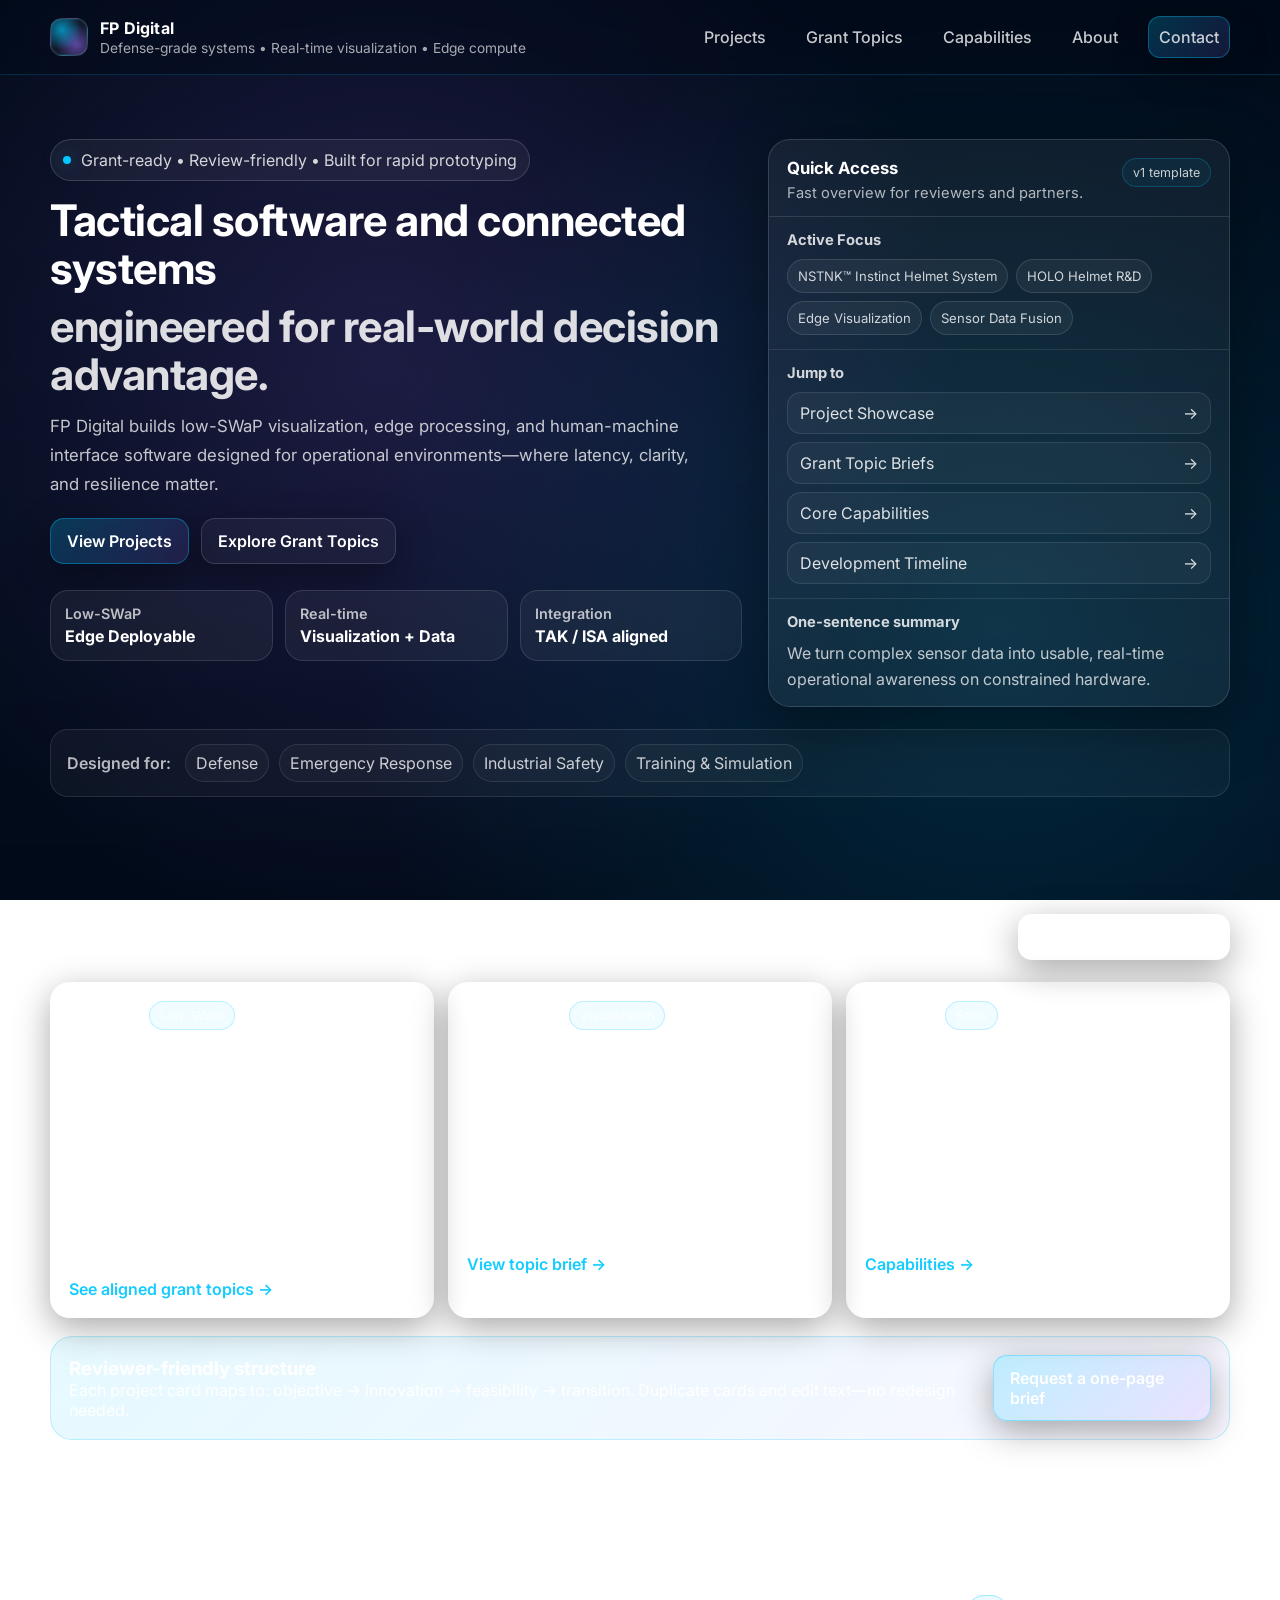
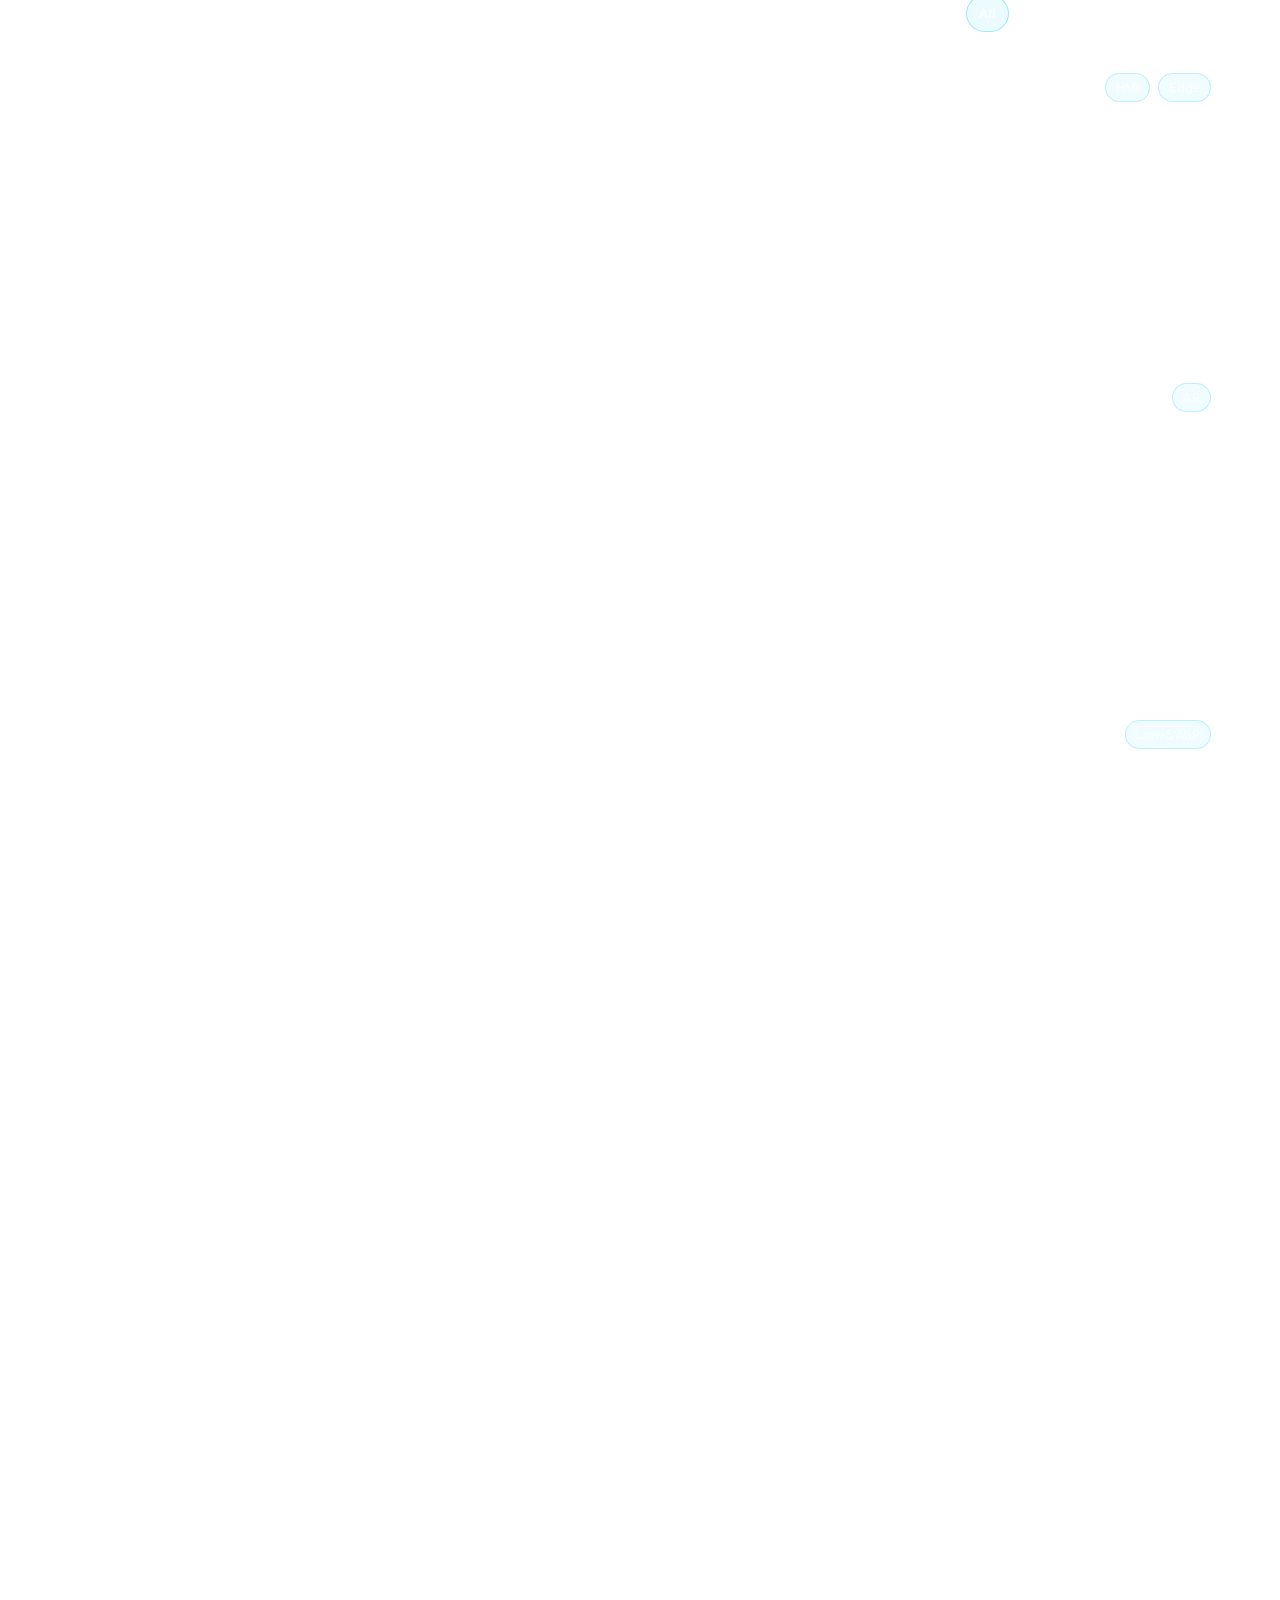
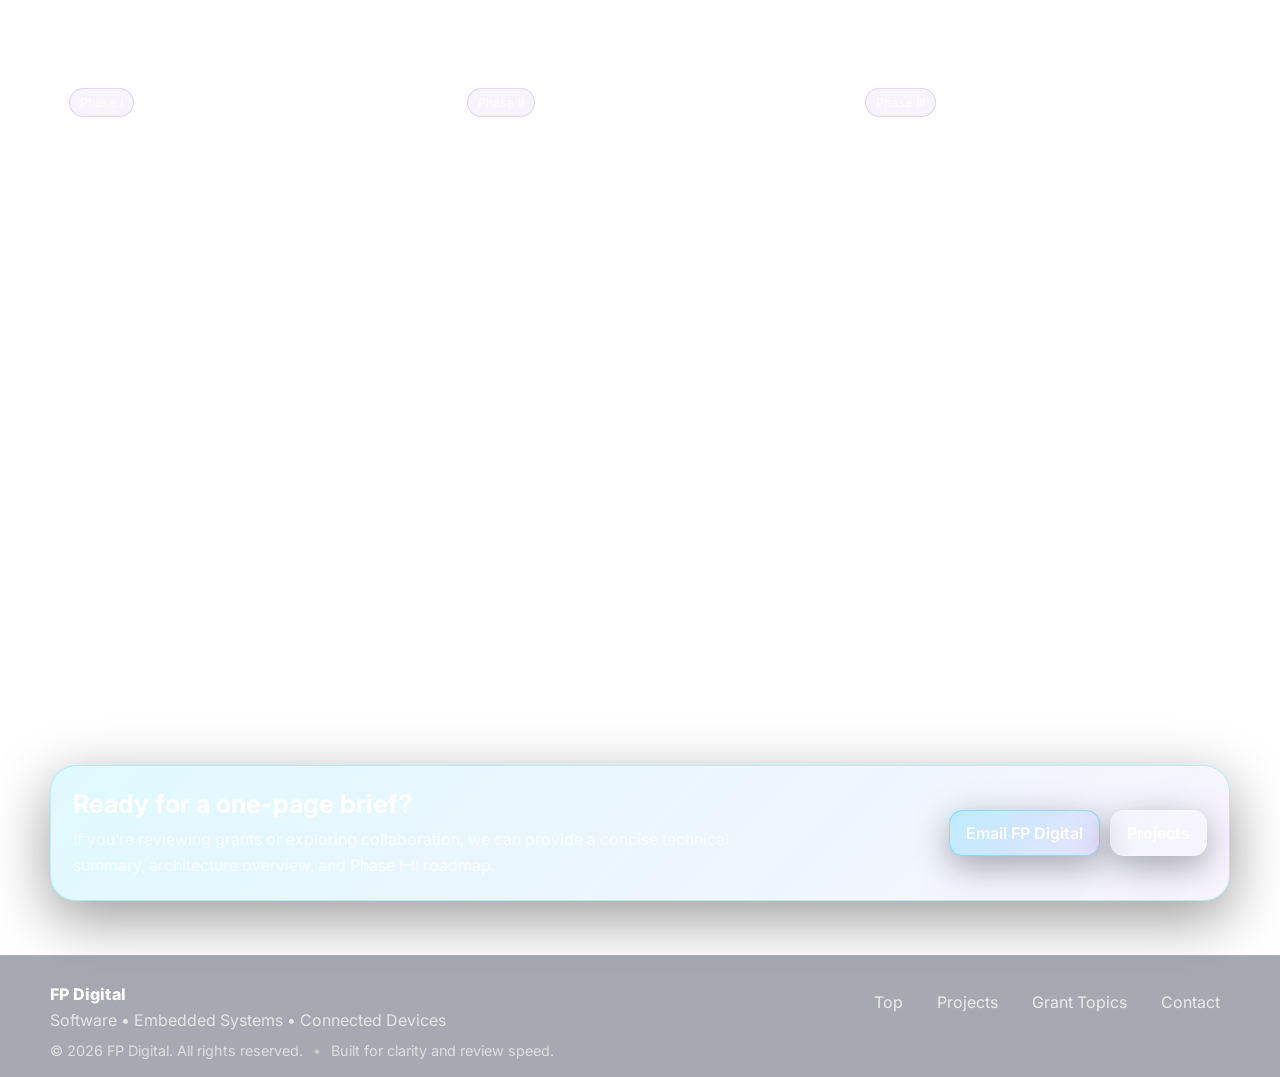
==== index.html @ e47236b2 "Update site" ====
<!DOCTYPE html>
<html lang="en">
<head>
  <meta charset="UTF-8" />
  <meta name="viewport" content="width=device-width, initial-scale=1.0" />
  <title>FP Digital | Defense-Grade Software & Innovation</title>

  <link rel="preconnect" href="https://fonts.googleapis.com">
  <link rel="preconnect" href="https://fonts.gstatic.com" crossorigin>
  <link href="https://fonts.googleapis.com/css2?family=Inter:wght@300;400;500;600;700&display=swap" rel="stylesheet">

  <link rel="stylesheet" href="/styles.css" />
  <base href="/" />
</head>
<body>

  <!-- Video Background (keep your file) -->
  <div class="video-bg" aria-hidden="true">
    <video autoplay muted loop playsinline preload="metadata" class="bg-video">
      <source src="/bckgupdate.mp4" type="video/mp4">
    </video>
    <div class="video-overlay"></div>
  </div>

  <!-- Top Bar -->
  <header class="topbar">
    <div class="container topbar-inner">
      <a class="brand" href="/">
        <span class="brand-mark" aria-hidden="true"></span>
        <span class="brand-text">
          <span class="brand-name">FP Digital</span>
          <span class="brand-sub">Defense-grade systems • Real-time visualization • Edge compute</span>
        </span>
      </a>

      <nav class="nav">
        <a href="#projects">Projects</a>
        <a href="#topics">Grant Topics</a>
        <a href="#capabilities">Capabilities</a>
        <a href="#about">About</a>
        <a href="#contact" class="btn btn-primary">Contact</a>
      </nav>

      <button class="nav-toggle" aria-label="Open menu" aria-expanded="false">☰</button>
    </div>
  </header>

  <!-- HERO -->
  <main>
    <section class="hero" id="home">
      <div class="container hero-grid">
        <div class="hero-copy">
          <div class="pill">
            <span class="dot"></span>
            <span>Grant-ready • Review-friendly • Built for rapid prototyping</span>
          </div>

          <h1>
            Tactical software and connected systems
            <span class="h1-accent">engineered for real-world decision advantage.</span>
          </h1>

          <p class="lead">
            FP Digital builds low-SWaP visualization, edge processing, and human-machine interface software
            designed for operational environments—where latency, clarity, and resilience matter.
          </p>

          <div class="hero-actions">
            <a class="btn btn-primary" href="#projects">View Projects</a>
            <a class="btn btn-ghost" href="#topics">Explore Grant Topics</a>
          </div>

          <div class="hero-metrics">
            <div class="metric">
              <div class="metric-k">Low-SWaP</div>
              <div class="metric-v">Edge Deployable</div>
            </div>
            <div class="metric">
              <div class="metric-k">Real-time</div>
              <div class="metric-v">Visualization + Data</div>
            </div>
            <div class="metric">
              <div class="metric-k">Integration</div>
              <div class="metric-v">TAK / ISA aligned</div>
            </div>
          </div>
        </div>

        <!-- Quick Access Panel -->
        <aside class="quick">
          <div class="quick-head">
            <div>
              <h2>Quick Access</h2>
              <p>Fast overview for reviewers and partners.</p>
            </div>
            <span class="badge">v1 template</span>
          </div>

          <div class="quick-block">
            <h3>Active Focus</h3>
            <div class="quick-tags">
              <span class="tag">NSTNK™ Instinct Helmet System</span>
              <span class="tag">HOLO Helmet R&D</span>
              <span class="tag">Edge Visualization</span>
              <span class="tag">Sensor Data Fusion</span>
            </div>
          </div>

          <div class="quick-block">
            <h3>Jump to</h3>
            <div class="quick-links">
              <a href="#projects">Project Showcase <span>→</span></a>
              <a href="#topics">Grant Topic Briefs <span>→</span></a>
              <a href="#capabilities">Core Capabilities <span>→</span></a>
              <a href="#timeline">Development Timeline <span>→</span></a>
            </div>
          </div>

          <div class="quick-block">
            <h3>One-sentence summary</h3>
            <p class="quick-quote">
              We turn complex sensor data into usable, real-time operational awareness on constrained hardware.
            </p>
          </div>
        </aside>
      </div>

      <div class="container hero-footer">
        <div class="trust">
          <span class="trust-label">Designed for:</span>
          <span class="trust-item">Defense</span>
          <span class="trust-item">Emergency Response</span>
          <span class="trust-item">Industrial Safety</span>
          <span class="trust-item">Training & Simulation</span>
        </div>
      </div>
    </section>

    <!-- PROJECTS -->
    <section class="section" id="projects">
      <div class="container">
        <div class="section-head">
          <div>
            <h2>Project Showcase</h2>
            <p>High-signal summaries—easy to expand as work progresses.</p>
          </div>
          <a class="btn btn-ghost" href="/projects.html">Open full Projects page</a>
        </div>

        <div class="grid cards">
          <!-- TEMPLATE CARD: duplicate to add more -->
          <article class="card">
            <div class="card-top">
              <span class="chip">Flagship</span>
              <span class="chip chip-soft">Low-SWaP</span>
            </div>
            <h3>NSTNK™ Instinct Helmet System</h3>
            <p>
              A helmet-centered platform concept for real-time situational awareness: sensor visualization,
              edge compute, and operator-first UI under strict constraints.
            </p>
            <ul class="bullets">
              <li>Human-machine interface overlays</li>
              <li>Edge-deployable processing</li>
              <li>Modular sensor integration</li>
            </ul>
            <div class="card-actions">
              <a class="link" href="#topics">See aligned grant topics →</a>
            </div>
          </article>

          <article class="card">
            <div class="card-top">
              <span class="chip">Grant-ready</span>
              <span class="chip chip-soft">Visualization</span>
            </div>
            <h3>CB Tactical Visualization Engine</h3>
            <p>
              Real-time hazard gradient visualization designed to reduce cognitive load and share data across teams.
            </p>
            <ul class="bullets">
              <li>Near real-time hazard overlays</li>
              <li>Power-aware rendering control</li>
              <li>TAK/CoT compatible structuring</li>
            </ul>
            <div class="card-actions">
              <a class="link" href="#topics">View topic brief →</a>
            </div>
          </article>

          <article class="card">
            <div class="card-top">
              <span class="chip">Platform</span>
              <span class="chip chip-soft">Edge</span>
            </div>
            <h3>Rugged Edge Compute Node</h3>
            <p>
              A deployable compute + networking concept to host real-time analytics and visualization modules.
            </p>
            <ul class="bullets">
              <li>Low power performance targeting</li>
              <li>Offline resilience considerations</li>
              <li>Modular services architecture</li>
            </ul>
            <div class="card-actions">
              <a class="link" href="#capabilities">Capabilities →</a>
            </div>
          </article>
        </div>

        <!-- Add more content blocks easily -->
        <div class="callout">
          <div>
            <h3>Reviewer-friendly structure</h3>
            <p>
              Each project card maps to: objective → innovation → feasibility → transition.
              Duplicate cards and edit text—no redesign needed.
            </p>
          </div>
          <a class="btn btn-primary" href="#contact">Request a one-page brief</a>
        </div>
      </div>
    </section>

    <!-- GRANT TOPICS -->
    <section class="section section-alt" id="topics">
      <div class="container">
        <div class="section-head">
          <div>
            <h2>Grant Topic Briefs</h2>
            <p>Scroll-friendly mini one-pagers aligned to common SBIR evaluation criteria.</p>
          </div>
          <div class="filters" role="group" aria-label="Topic filters">
            <button class="filter is-active" data-filter="all">All</button>
            <button class="filter" data-filter="hmi">HMI</button>
            <button class="filter" data-filter="edge">Edge</button>
            <button class="filter" data-filter="cb">Chem/Bio</button>
          </div>
        </div>

        <div class="stack">
          <!-- TOPIC TEMPLATE: duplicate this block -->
          <article class="topic" data-tags="cb hmi edge">
            <div class="topic-head">
              <div>
                <h3>Chem/Bio Tactical HMI Visualization</h3>
                <p class="muted">Objective • Approach • Deliverables • Transition</p>
              </div>
              <div class="topic-badges">
                <span class="chip">CB</span>
                <span class="chip chip-soft">HMI</span>
                <span class="chip chip-soft">Edge</span>
              </div>
            </div>

            <div class="topic-grid">
              <div class="topic-col">
                <h4>Objective</h4>
                <p>
                  Increase situational awareness and decision support in contested environments by rendering
                  sensor outputs into actionable overlays.
                </p>
              </div>
              <div class="topic-col">
                <h4>What we build</h4>
                <p>
                  A low-SWaP visualization engine that transforms hazard/sensor feeds into real-time gradient overlays,
                  structured for tactical sharing.
                </p>
              </div>
              <div class="topic-col">
                <h4>Phase I proof</h4>
                <ul class="bullets">
                  <li>Feasibility metrics (FPS, latency, power envelope)</li>
                  <li>Architecture + interfaces (TAK/CoT pathways)</li>
                  <li>Phase II integration plan</li>
                </ul>
              </div>
              <div class="topic-col">
                <h4>Phase II expansion</h4>
                <ul class="bullets">
                  <li>Live sensor integration</li>
                  <li>TAK SDK implementation</li>
                  <li>Ruggedization + field evaluation</li>
                </ul>
              </div>
            </div>
          </article>

          <article class="topic" data-tags="hmi">
            <div class="topic-head">
              <div>
                <h3>Operator-First AR/HUD Interfaces</h3>
                <p class="muted">Human factors • cognitive load • field usability</p>
              </div>
              <div class="topic-badges">
                <span class="chip">HMI</span>
                <span class="chip chip-soft">AR</span>
              </div>
            </div>

            <div class="topic-grid">
              <div class="topic-col">
                <h4>Objective</h4>
                <p>Deliver essential information without overload—clear, fast, and stable in motion.</p>
              </div>
              <div class="topic-col">
                <h4>What we build</h4>
                <p>HUD visualization patterns, display rules, and user workflows optimized for constrained environments.</p>
              </div>
              <div class="topic-col">
                <h4>Evidence</h4>
                <ul class="bullets">
                  <li>Usability tests + performance targets</li>
                  <li>UI specifications + interaction modes</li>
                  <li>Device-agnostic rendering architecture</li>
                </ul>
              </div>
              <div class="topic-col">
                <h4>Transition</h4>
                <p>Integrate into wearable or handheld kit, extend to training, safety, and emergency response.</p>
              </div>
            </div>
          </article>

          <article class="topic" data-tags="edge">
            <div class="topic-head">
              <div>
                <h3>Tactical Edge Compute & Data Resilience</h3>
                <p class="muted">Low power • offline-first • distributed operation</p>
              </div>
              <div class="topic-badges">
                <span class="chip">Edge</span>
                <span class="chip chip-soft">Low-SWaP</span>
              </div>
            </div>

            <div class="topic-grid">
              <div class="topic-col">
                <h4>Objective</h4>
                <p>Enable analytics and visualization when connectivity is degraded, intermittent, or denied.</p>
              </div>
              <div class="topic-col">
                <h4>What we build</h4>
                <p>Edge-hosted processing pipeline with power-aware performance, caching, and sync strategies.</p>
              </div>
              <div class="topic-col">
                <h4>Phase I proof</h4>
                <ul class="bullets">
                  <li>Measured power/performance trade study</li>
                  <li>Service modularity + configuration controls</li>
                  <li>Deployment constraints validation</li>
                </ul>
              </div>
              <div class="topic-col">
                <h4>Phase II</h4>
                <p>Hardware integration + ruggedization + operational evaluation planning.</p>
              </div>
            </div>
          </article>
        </div>
      </div>
    </section>

    <!-- CAPABILITIES -->
    <section class="section" id="capabilities">
      <div class="container">
        <div class="section-head">
          <div>
            <h2>Core Capabilities</h2>
            <p>What FP Digital can repeatedly deliver—across topics and programs.</p>
          </div>
        </div>

        <div class="grid pillars">
          <div class="pillar">
            <h3>Real-time Visualization</h3>
            <p>Rendering pipelines designed for clarity under motion and constrained compute.</p>
            <div class="mini">Latency-aware • 1080p+ • performance measured</div>
          </div>
          <div class="pillar">
            <h3>Edge Optimization</h3>
            <p>Power/performance trade studies and adaptive fidelity control to maintain mission utility.</p>
            <div class="mini">Low-SWaP • thermal-aware • profiling & instrumentation</div>
          </div>
          <div class="pillar">
            <h3>Data Structuring</h3>
            <p>Operational data shaping for interoperability and tactical sharing.</p>
            <div class="mini">CoT-friendly • ISA-aware • modular ingest</div>
          </div>
          <div class="pillar">
            <h3>System Architecture</h3>
            <p>Clean interfaces, modular components, and roadmap-based prototyping for Phase I→II.</p>
            <div class="mini">Config mgmt • test plans • scalable modules</div>
          </div>
        </div>
      </div>
    </section>

    <!-- TIMELINE -->
    <section class="section section-alt" id="timeline">
      <div class="container">
        <div class="section-head">
          <div>
            <h2>Development Timeline</h2>
            <p>A simple, expandable roadmap format for grant reviewers.</p>
          </div>
        </div>

        <div class="timeline">
          <div class="titem">
            <div class="tcap">Phase I</div>
            <h3>Feasibility + metrics</h3>
            <p>Prove performance targets, document interfaces, validate constraints, publish Phase II plan.</p>
          </div>
          <div class="titem">
            <div class="tcap">Phase II</div>
            <h3>Prototype integration</h3>
            <p>Implement SDK integration, connect live sensors, build pilot-ready system for evaluation.</p>
          </div>
          <div class="titem">
            <div class="tcap">Phase III</div>
            <h3>Transition + scale</h3>
            <p>Operational testing, V&V, ruggedization, manuals, and deployment pathway support.</p>
          </div>
        </div>
      </div>
    </section>

    <!-- ABOUT / TRUST -->
    <section class="section" id="about">
      <div class="container">
        <div class="section-head">
          <div>
            <h2>About FP Digital</h2>
            <p>Focused, measurable, and built to execute within SBIR timelines.</p>
          </div>
        </div>

        <div class="grid about">
          <div class="panel">
            <h3>Execution style</h3>
            <ul class="bullets">
              <li>Measured outcomes (FPS, latency, power)</li>
              <li>Documentation-first interfaces and test plans</li>
              <li>Modular architecture to reduce Phase II risk</li>
            </ul>
          </div>
          <div class="panel">
            <h3>Commercial relevance</h3>
            <ul class="bullets">
              <li>Emergency response visualization</li>
              <li>Industrial safety overlays</li>
              <li>Training & simulation tooling</li>
            </ul>
          </div>
          <div class="panel">
            <h3>Compliance mindset</h3>
            <ul class="bullets">
              <li>Security considerations baked into design</li>
              <li>Clear handling of controlled data</li>
              <li>Least-privilege architecture planning</li>
            </ul>
          </div>
        </div>
      </div>
    </section>

    <!-- CONTACT / CTA -->
    <section class="cta" id="contact">
      <div class="container cta-inner">
        <div>
          <h2>Ready for a one-page brief?</h2>
          <p>
            If you’re reviewing grants or exploring collaboration, we can provide a concise technical summary,
            architecture overview, and Phase I–II roadmap.
          </p>
        </div>
        <div class="cta-actions">
          <a class="btn btn-primary" href="mailto:info@fpdigitalteam.com">Email FP Digital</a>
          <a class="btn btn-ghost" href="/projects.html">Projects</a>
        </div>
      </div>
    </section>
  </main>

  <footer class="footer">
    <div class="container footer-inner">
      <div class="footer-left">
        <div class="footer-brand">FP Digital</div>
        <div class="footer-sub">Software • Embedded Systems • Connected Devices</div>
      </div>
      <div class="footer-right">
        <a href="#home">Top</a>
        <a href="#projects">Projects</a>
        <a href="#topics">Grant Topics</a>
        <a href="#contact">Contact</a>
      </div>
    </div>
    <div class="container footer-bottom">
      <span>© 2026 FP Digital. All rights reserved.</span>
      <span class="sep">•</span>
      <span>Built for clarity and review speed.</span>
    </div>
  </footer>

  <script>
    // Mobile nav toggle
    const btn = document.querySelector('.nav-toggle');
    const nav = document.querySelector('.nav');
    if (btn && nav) {
      btn.addEventListener('click', () => {
        const open = nav.classList.toggle('is-open');
        btn.setAttribute('aria-expanded', String(open));
      });
    }

    // Topic filter
    const filters = document.querySelectorAll('.filter');
    const topics = document.querySelectorAll('.topic');
    filters.forEach(f => f.addEventListener('click', () => {
      filters.forEach(x => x.classList.remove('is-active'));
      f.classList.add('is-active');
      const key = f.dataset.filter;
      topics.forEach(t => {
        const tags = (t.dataset.tags || '');
        t.style.display = (key === 'all' || tags.includes(key)) ? '' : 'none';
      });
    }));
  </script>
</body>
</html>
---- styles.css ----
:root{
  --bg:#020b1a;
  --panel: rgba(255,255,255,.08);
  --panel2: rgba(255,255,255,.06);
  --stroke: rgba(0,200,255,.30);
  --stroke2: rgba(160,120,255,.24);
  --text:#ffffff;
  --muted: rgba(255,255,255,.72);
  --soft: rgba(255,255,255,.12);

  --cyan:#00c8ff;
  --blue:#4aa3ff;
  --violet:#9a6cff;

  --radius: 18px;
  --shadow: 0 18px 60px rgba(0,0,0,.40);
  --shadow2: 0 10px 35px rgba(0,0,0,.34);
  --max: 1180px;
}

*{ box-sizing:border-box; margin:0; padding:0; }
html{ scroll-behavior:smooth; }
body{
  font-family: Inter, system-ui, -apple-system, Segoe UI, Roboto, Arial, sans-serif;
  color: var(--text);
  background: transparent;
  overflow-x:hidden;
}

a{ color: inherit; text-decoration:none; }
.container{ width: min(var(--max), calc(100% - 48px)); margin: 0 auto; }

/* ===== Video Background ===== */
.video-bg{
  position: fixed;
  inset:0;
  z-index:-2;
  overflow:hidden;
  background: var(--bg);
}
.bg-video{
  position:absolute;
  inset:0;
  width:100%;
  height:100%;
  object-fit:cover;
  transform: translateZ(0);
  filter: saturate(1.10) contrast(1.06) brightness(.92);
}
.video-overlay{
  position:absolute;
  inset:0;
  z-index:1;
  pointer-events:none;
  background:
    radial-gradient(circle at 30% 40%, rgba(154,108,255,.18), transparent 55%),
    radial-gradient(circle at 78% 70%, rgba(0,200,255,.16), transparent 55%),
    linear-gradient(to bottom, rgba(2,11,26,.25), rgba(2,11,26,.86));
}

/* ===== Topbar ===== */
.topbar{
  position: sticky;
  top:0;
  z-index: 20;
  backdrop-filter: blur(14px);
  background: rgba(2,11,26,.42);
  border-bottom: 1px solid rgba(0,200,255,.18);
}
.topbar-inner{
  display:flex;
  align-items:center;
  justify-content:space-between;
  padding: 16px 0;
}
.brand{
  display:flex;
  gap:12px;
  align-items:center;
}
.brand-mark{
  width: 38px;
  height: 38px;
  border-radius: 12px;
  background:
    radial-gradient(circle at 30% 30%, rgba(0,200,255,.65), transparent 55%),
    radial-gradient(circle at 70% 70%, rgba(154,108,255,.55), transparent 55%),
    rgba(255,255,255,.06);
  border: 1px solid rgba(255,255,255,.14);
  box-shadow: 0 0 0 1px rgba(0,200,255,.10) inset;
}
.brand-name{ font-weight: 700; letter-spacing:.2px; }
.brand-sub{
  display:block;
  font-size:.86rem;
  color: rgba(255,255,255,.65);
  margin-top:2px;
}
.nav{
  display:flex;
  gap: 20px;
  align-items:center;
}
.nav a{
  color: rgba(255,255,255,.78);
  font-weight: 500;
  padding: 10px 10px;
  border-radius: 12px;
}
.nav a:hover{
  background: rgba(255,255,255,.06);
  color: #fff;
}
.nav-toggle{
  display:none;
  border: 1px solid rgba(255,255,255,.16);
  background: rgba(255,255,255,.06);
  color:#fff;
  border-radius: 12px;
  padding: 10px 12px;
}

/* ===== Buttons ===== */
.btn{
  display:inline-flex;
  align-items:center;
  justify-content:center;
  gap:10px;
  padding: 12px 16px;
  border-radius: 14px;
  border: 1px solid rgba(255,255,255,.14);
  background: rgba(255,255,255,.06);
  color:#fff;
  font-weight: 600;
  box-shadow: var(--shadow2);
}
.btn:hover{ transform: translateY(-1px); }
.btn-primary{
  border-color: rgba(0,200,255,.35);
  background: linear-gradient(135deg, rgba(0,200,255,.22), rgba(154,108,255,.14));
}
.btn-ghost{
  background: rgba(255,255,255,.04);
}

/* ===== Hero ===== */
.hero{
  padding: 64px 0 36px;
}
.hero-grid{
  display:grid;
  grid-template-columns: 1.35fr .9fr;
  gap: 26px;
  align-items: start;
}
.pill{
  display:inline-flex;
  align-items:center;
  gap:10px;
  padding: 10px 12px;
  border-radius: 999px;
  border: 1px solid rgba(255,255,255,.16);
  background: rgba(255,255,255,.05);
  color: rgba(255,255,255,.82);
  margin-bottom: 16px;
}
.pill .dot{
  width: 8px; height:8px; border-radius: 50%;
  background: var(--cyan);
  box-shadow: 0 0 20px rgba(0,200,255,.55);
}
h1{
  font-size: clamp(2.0rem, 3.4vw, 3.2rem);
  line-height: 1.10;
  letter-spacing: -.5px;
}
.h1-accent{
  display:block;
  margin-top: 10px;
  color: rgba(255,255,255,.86);
}
.lead{
  margin-top: 14px;
  font-size: 1.05rem;
  color: rgba(255,255,255,.76);
  line-height: 1.7;
  max-width: 60ch;
}
.hero-actions{
  display:flex;
  gap: 12px;
  margin-top: 20px;
  flex-wrap: wrap;
}
.hero-metrics{
  display:grid;
  grid-template-columns: repeat(3, minmax(0, 1fr));
  gap: 12px;
  margin-top: 26px;
}
.metric{
  padding: 14px 14px;
  border-radius: var(--radius);
  background: rgba(255,255,255,.05);
  border: 1px solid rgba(255,255,255,.12);
}
.metric-k{ color: rgba(255,255,255,.72); font-weight: 600; font-size: .9rem; }
.metric-v{ margin-top: 4px; font-weight: 700; }

/* ===== Quick Access ===== */
.quick{
  border-radius: 22px;
  background: rgba(255,255,255,.06);
  border: 1px solid rgba(255,255,255,.14);
  box-shadow: var(--shadow);
  overflow:hidden;
}
.quick-head{
  display:flex;
  align-items:flex-start;
  justify-content:space-between;
  padding: 18px 18px 14px;
  border-bottom: 1px solid rgba(255,255,255,.12);
}
.quick-head h2{ font-size: 1.05rem; }
.quick-head p{ margin-top: 6px; color: rgba(255,255,255,.68); font-size: .92rem; }
.badge{
  font-size: .78rem;
  color: rgba(255,255,255,.78);
  border: 1px solid rgba(0,200,255,.22);
  padding: 6px 10px;
  border-radius: 999px;
  background: rgba(0,200,255,.06);
}
.quick-block{ padding: 14px 18px; }
.quick-block + .quick-block{ border-top: 1px solid rgba(255,255,255,.10); }
.quick-block h3{ font-size: .92rem; color: rgba(255,255,255,.82); margin-bottom: 10px; }
.quick-tags{ display:flex; flex-wrap: wrap; gap: 8px; }
.tag{
  font-size: .82rem;
  padding: 8px 10px;
  border-radius: 999px;
  background: rgba(255,255,255,.05);
  border: 1px solid rgba(255,255,255,.12);
  color: rgba(255,255,255,.80);
}
.quick-links{ display:flex; flex-direction: column; gap: 8px; }
.quick-links a{
  display:flex;
  justify-content: space-between;
  align-items:center;
  padding: 10px 12px;
  border-radius: 14px;
  background: rgba(255,255,255,.04);
  border: 1px solid rgba(255,255,255,.10);
  color: rgba(255,255,255,.86);
}
.quick-links a:hover{
  border-color: rgba(0,200,255,.26);
  background: rgba(0,200,255,.06);
}
.quick-quote{ color: rgba(255,255,255,.74); line-height: 1.6; }

/* ===== Trust strip ===== */
.hero-footer{ margin-top: 22px; }
.trust{
  display:flex;
  flex-wrap: wrap;
  gap: 10px;
  align-items:center;
  padding: 14px 16px;
  border-radius: 18px;
  background: rgba(255,255,255,.04);
  border: 1px solid rgba(255,255,255,.10);
}
.trust-label{ color: rgba(255,255,255,.70); font-weight:600; margin-right: 4px; }
.trust-item{
  padding: 8px 10px;
  border-radius: 999px;
  border: 1px solid rgba(255,255,255,.10);
  background: rgba(255,255,255,.03);
  color: rgba(255,255,255,.78);
}

/* ===== Sections ===== */
.section{ padding: 64px 0; }
.section-alt{
  background: rgba(255,255,255,.03);
  border-top: 1px solid rgba(255,255,255,.08);
  border-bottom: 1px solid rgba(255,255,255,.08);
}
.section-head{
  display:flex;
  gap: 16px;
  justify-content: space-between;
  align-items: end;
  margin-bottom: 22px;
}
.section-head h2{
  font-size: 1.8rem;
  letter-spacing: -.3px;
}
.section-head p{ color: rgba(255,255,255,.72); margin-top: 8px; max-width: 70ch; }

/* ===== Cards ===== */
.grid{ display:grid; gap: 14px; }
.cards{ grid-template-columns: repeat(3, minmax(0, 1fr)); }
.card{
  border-radius: 20px;
  background: rgba(255,255,255,.06);
  border: 1px solid rgba(255,255,255,.12);
  padding: 18px;
  box-shadow: var(--shadow2);
}
.card:hover{ border-color: rgba(0,200,255,.26); }
.card-top{ display:flex; gap:8px; margin-bottom: 10px; }
.chip{
  font-size: .78rem;
  padding: 6px 10px;
  border-radius: 999px;
  border: 1px solid rgba(255,255,255,.14);
  background: rgba(255,255,255,.05);
  color: rgba(255,255,255,.78);
}
.chip-soft{ border-color: rgba(0,200,255,.22); background: rgba(0,200,255,.06); }
.card h3{ font-size: 1.08rem; }
.card p{ color: rgba(255,255,255,.74); margin-top: 10px; line-height: 1.6; }
.bullets{ margin-top: 12px; padding-left: 18px; color: rgba(255,255,255,.72); line-height: 1.7; }
.card-actions{ margin-top: 12px; }
.link{ color: rgba(0,200,255,.92); font-weight: 600; }
.link:hover{ text-decoration: underline; }

/* ===== Callout ===== */
.callout{
  margin-top: 18px;
  padding: 18px;
  border-radius: 22px;
  border: 1px solid rgba(0,200,255,.22);
  background: linear-gradient(135deg, rgba(0,200,255,.10), rgba(154,108,255,.06));
  display:flex;
  justify-content: space-between;
  align-items: center;
  gap: 18px;
}

/* ===== Topic briefs ===== */
.filters{ display:flex; gap: 8px; flex-wrap: wrap; }
.filter{
  padding: 10px 12px;
  border-radius: 999px;
  border: 1px solid rgba(255,255,255,.14);
  background: rgba(255,255,255,.04);
  color: rgba(255,255,255,.80);
  font-weight: 600;
}
.filter.is-active{
  border-color: rgba(0,200,255,.35);
  background: rgba(0,200,255,.08);
}
.stack{ display:flex; flex-direction: column; gap: 14px; }
.topic{
  border-radius: 22px;
  background: rgba(255,255,255,.06);
  border: 1px solid rgba(255,255,255,.12);
  padding: 18px;
}
.topic-head{
  display:flex;
  justify-content: space-between;
  gap: 12px;
  align-items: start;
  margin-bottom: 14px;
}
.topic-head h3{ font-size: 1.12rem; }
.muted{ color: rgba(255,255,255,.66); margin-top: 6px; }
.topic-badges{ display:flex; gap: 8px; flex-wrap: wrap; }
.topic-grid{
  display:grid;
  grid-template-columns: repeat(4, minmax(0, 1fr));
  gap: 12px;
}
.topic-col{
  border-radius: 18px;
  background: rgba(255,255,255,.04);
  border: 1px solid rgba(255,255,255,.10);
  padding: 14px;
}
.topic-col h4{
  font-size: .95rem;
  margin-bottom: 8px;
  color: rgba(255,255,255,.86);
}
.topic-col p{ color: rgba(255,255,255,.74); line-height: 1.6; }

/* ===== Pillars ===== */
.pillars{ grid-template-columns: repeat(4, minmax(0, 1fr)); }
.pillar{
  border-radius: 20px;
  padding: 18px;
  background: rgba(255,255,255,.06);
  border: 1px solid rgba(255,255,255,.12);
}
.pillar h3{ font-size: 1.05rem; }
.pillar p{ margin-top: 10px; color: rgba(255,255,255,.74); line-height: 1.6; }
.mini{ margin-top: 12px; font-size: .88rem; color: rgba(255,255,255,.66); }

/* ===== Timeline ===== */
.timeline{
  display:grid;
  grid-template-columns: repeat(3, minmax(0, 1fr));
  gap: 14px;
}
.titem{
  border-radius: 22px;
  background: rgba(255,255,255,.06);
  border: 1px solid rgba(255,255,255,.12);
  padding: 18px;
}
.tcap{
  display:inline-block;
  font-size: .78rem;
  padding: 6px 10px;
  border-radius: 999px;
  border: 1px solid rgba(154,108,255,.25);
  background: rgba(154,108,255,.08);
  color: rgba(255,255,255,.82);
  margin-bottom: 10px;
}
.titem h3{ font-size: 1.08rem; }
.titem p{ margin-top: 8px; color: rgba(255,255,255,.74); line-height: 1.6; }

/* ===== About panels ===== */
.about{ grid-template-columns: repeat(3, minmax(0, 1fr)); }
.panel{
  border-radius: 22px;
  background: rgba(255,255,255,.06);
  border: 1px solid rgba(255,255,255,.12);
  padding: 18px;
}

/* ===== CTA ===== */
.cta{
  padding: 54px 0;
}
.cta-inner{
  border-radius: 26px;
  border: 1px solid rgba(0,200,255,.24);
  background: linear-gradient(135deg, rgba(0,200,255,.12), rgba(154,108,255,.07));
  box-shadow: var(--shadow);
  padding: 22px;
  display:flex;
  justify-content: space-between;
  align-items: center;
  gap: 18px;
}
.cta-inner h2{ font-size: 1.6rem; }
.cta-inner p{ margin-top: 8px; color: rgba(255,255,255,.74); line-height: 1.6; max-width: 70ch; }
.cta-actions{ display:flex; gap: 10px; flex-wrap: wrap; }

/* ===== Footer ===== */
.footer{
  padding: 28px 0 18px;
  border-top: 1px solid rgba(255,255,255,.08);
  background: rgba(2,11,26,.35);
  backdrop-filter: blur(14px);
}
.footer-inner{
  display:flex;
  justify-content: space-between;
  gap: 16px;
  align-items: start;
}
.footer-brand{ font-weight: 800; letter-spacing:.2px; }
.footer-sub{ margin-top: 6px; color: rgba(255,255,255,.70); }
.footer-right{ display:flex; gap: 14px; flex-wrap: wrap; }
.footer-right a{ color: rgba(255,255,255,.78); padding: 8px 10px; border-radius: 12px; }
.footer-right a:hover{ background: rgba(255,255,255,.05); color:#fff; }
.footer-bottom{
  display:flex;
  gap: 10px;
  margin-top: 12px;
  color: rgba(255,255,255,.62);
  font-size: .9rem;
}
.sep{ opacity:.6; }

/* ===== Responsive ===== */
@media (max-width: 980px){
  .hero-grid{ grid-template-columns: 1fr; }
  .cards{ grid-template-columns: 1fr; }
  .pillars{ grid-template-columns: 1fr 1fr; }
  .topic-grid{ grid-template-columns: 1fr 1fr; }
  .timeline{ grid-template-columns: 1fr; }
  .about{ grid-template-columns: 1fr; }
  .cta-inner{ flex-direction: column; align-items: flex-start; }
  .section-head{ flex-direction: column; align-items: flex-start; }
}
@media (max-width: 760px){
  .nav{ display:none; }
  .nav.is-open{
    display:flex;
    position:absolute;
    right: 24px;
    top: 64px;
    flex-direction: column;
    gap: 8px;
    padding: 12px;
    border-radius: 18px;
    background: rgba(2,11,26,.80);
    border: 1px solid rgba(255,255,255,.12);
    box-shadow: var(--shadow);
  }
  .nav-toggle{ display:inline-flex; }
  .hero-metrics{ grid-template-columns: 1fr; }
}

/* Reduced motion */
@media (prefers-reduced-motion: reduce){
  html{ scroll-behavior:auto; }
  .bg-video{ display:none; }
  .video-bg{ background: radial-gradient(circle at top, #041a3d, #020b1a); }
}
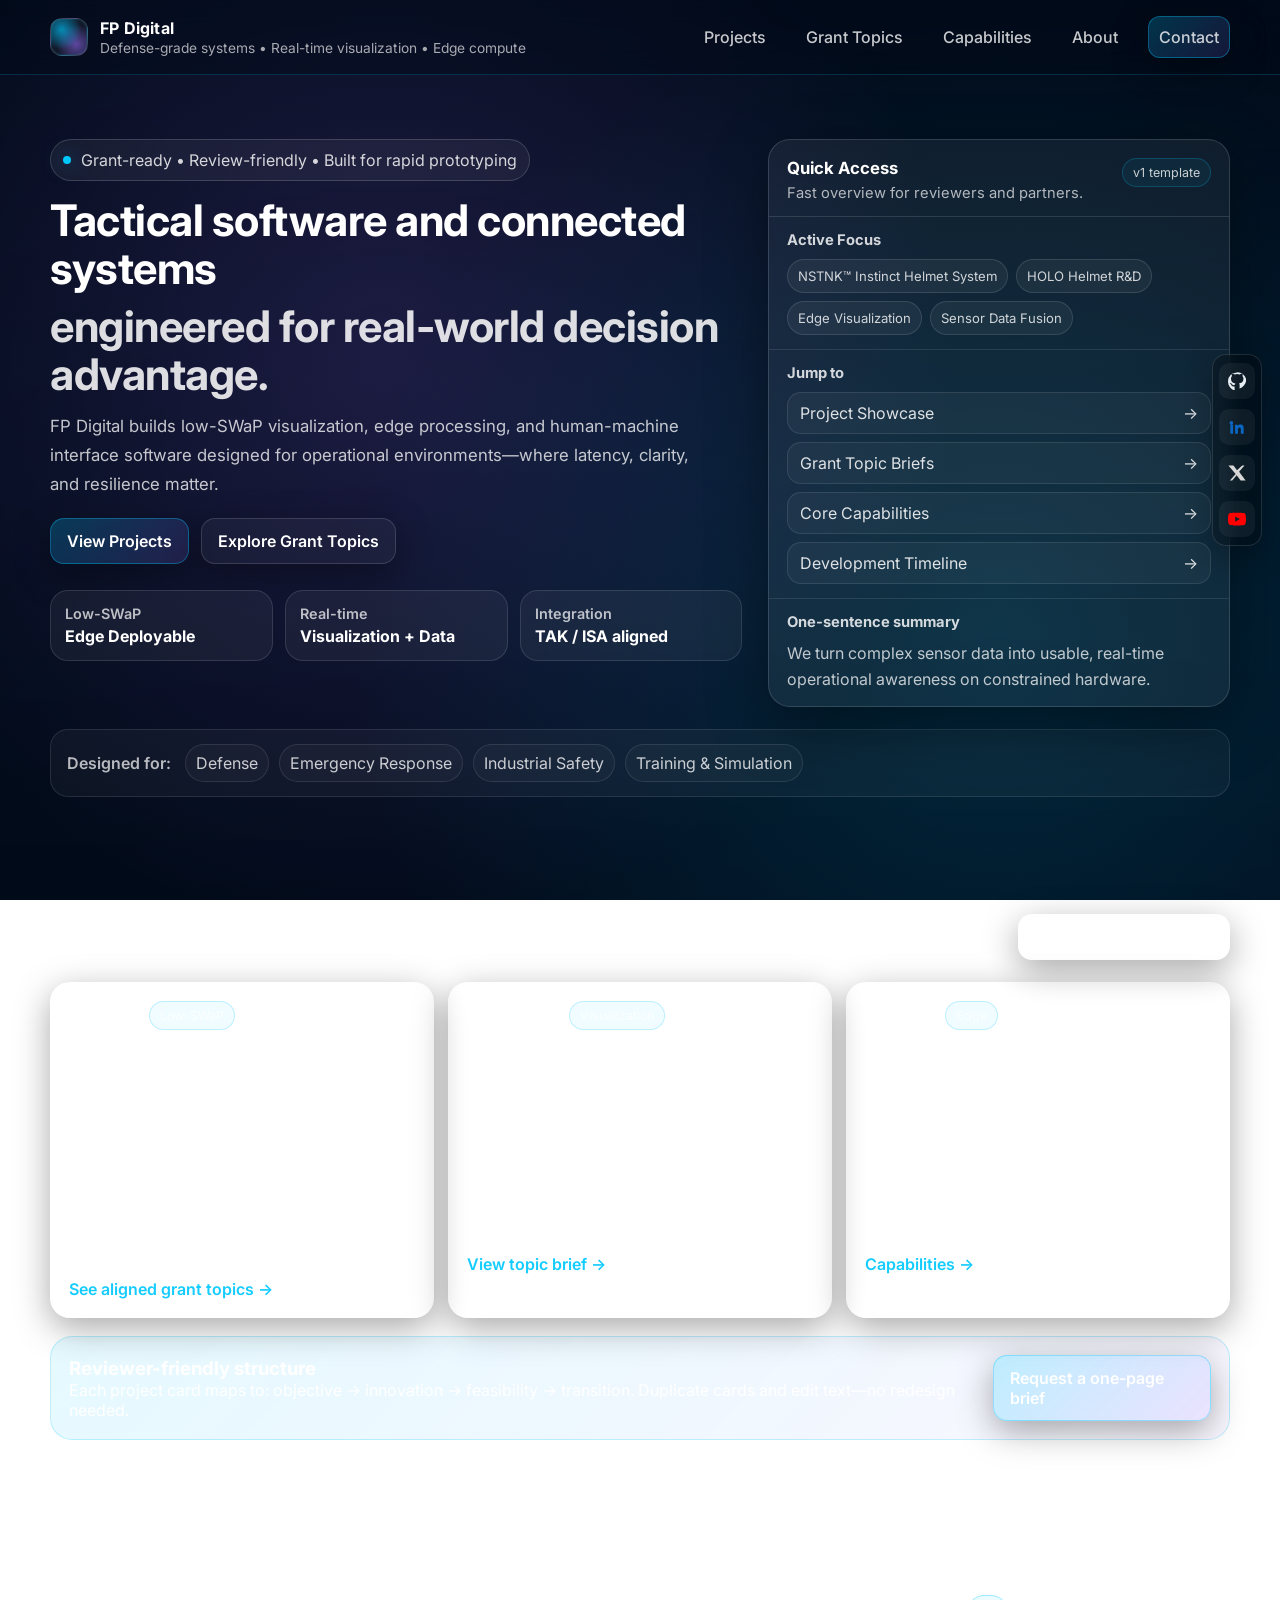
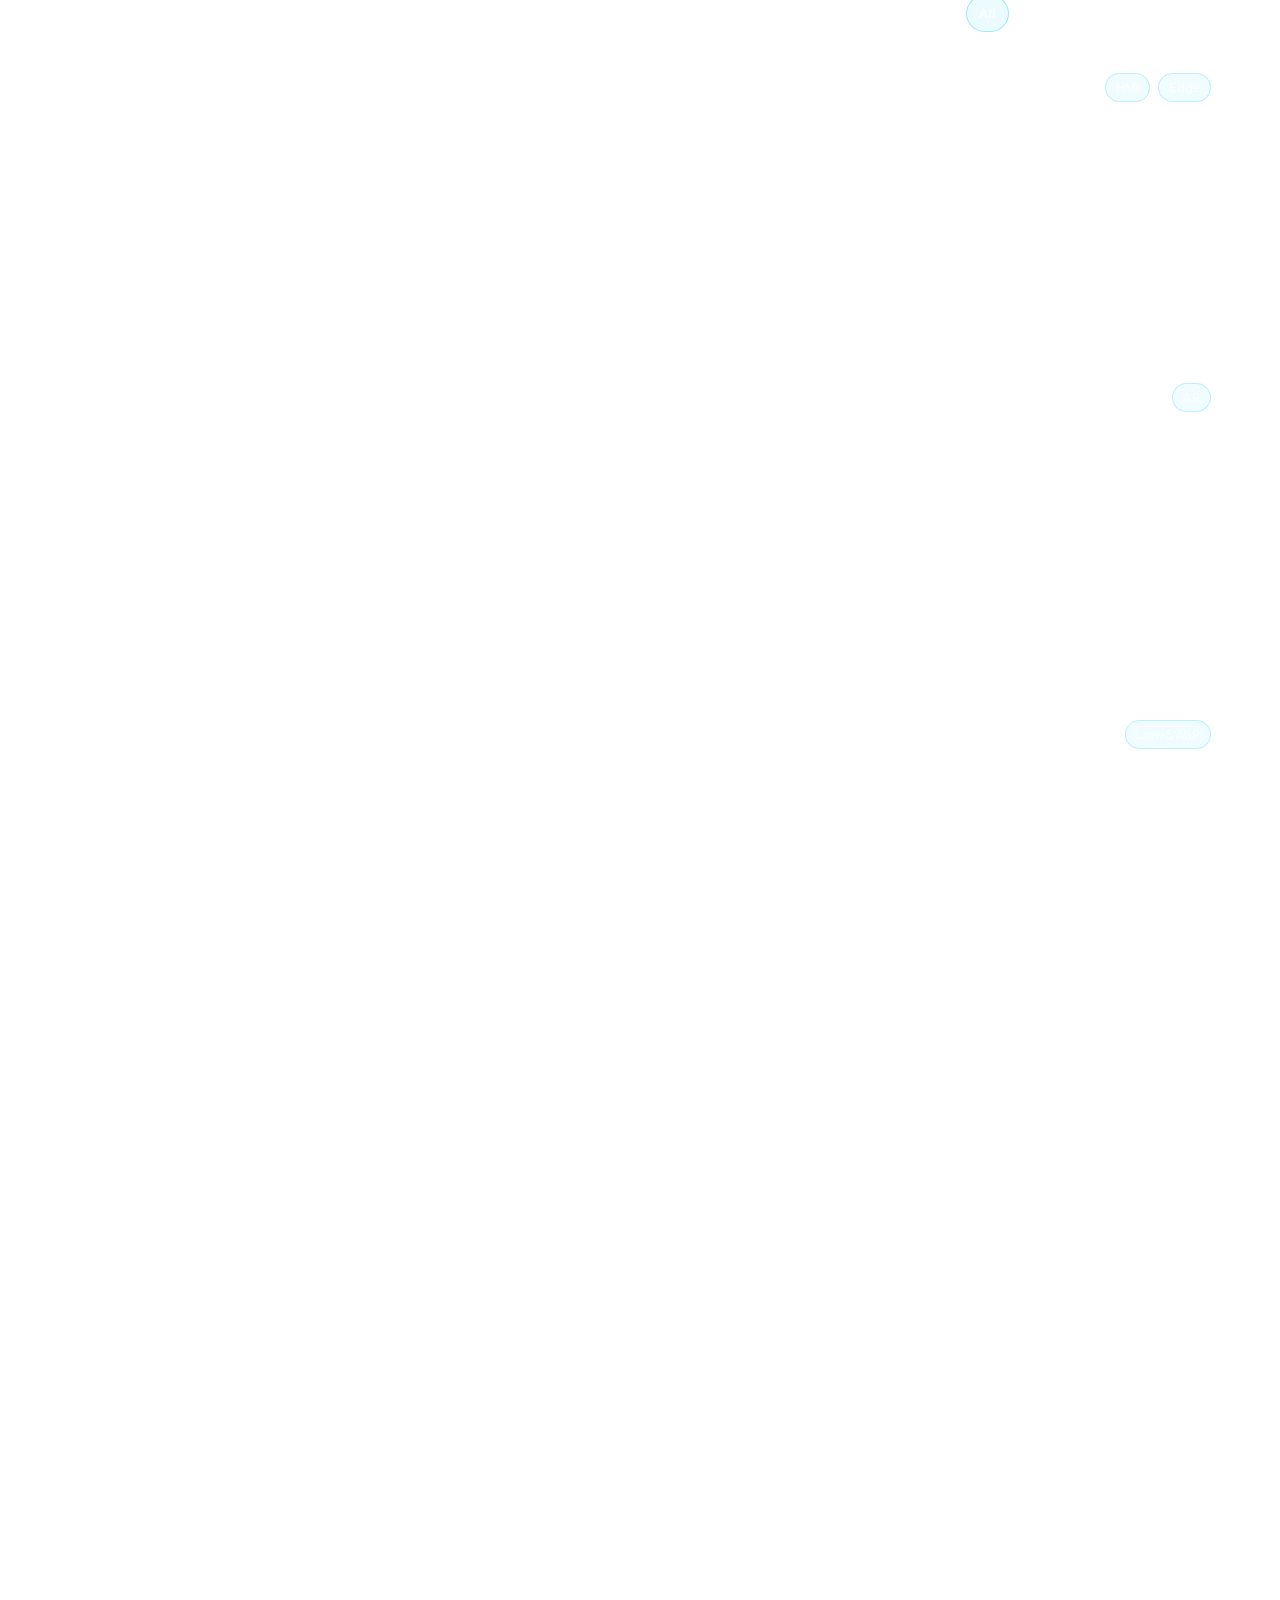
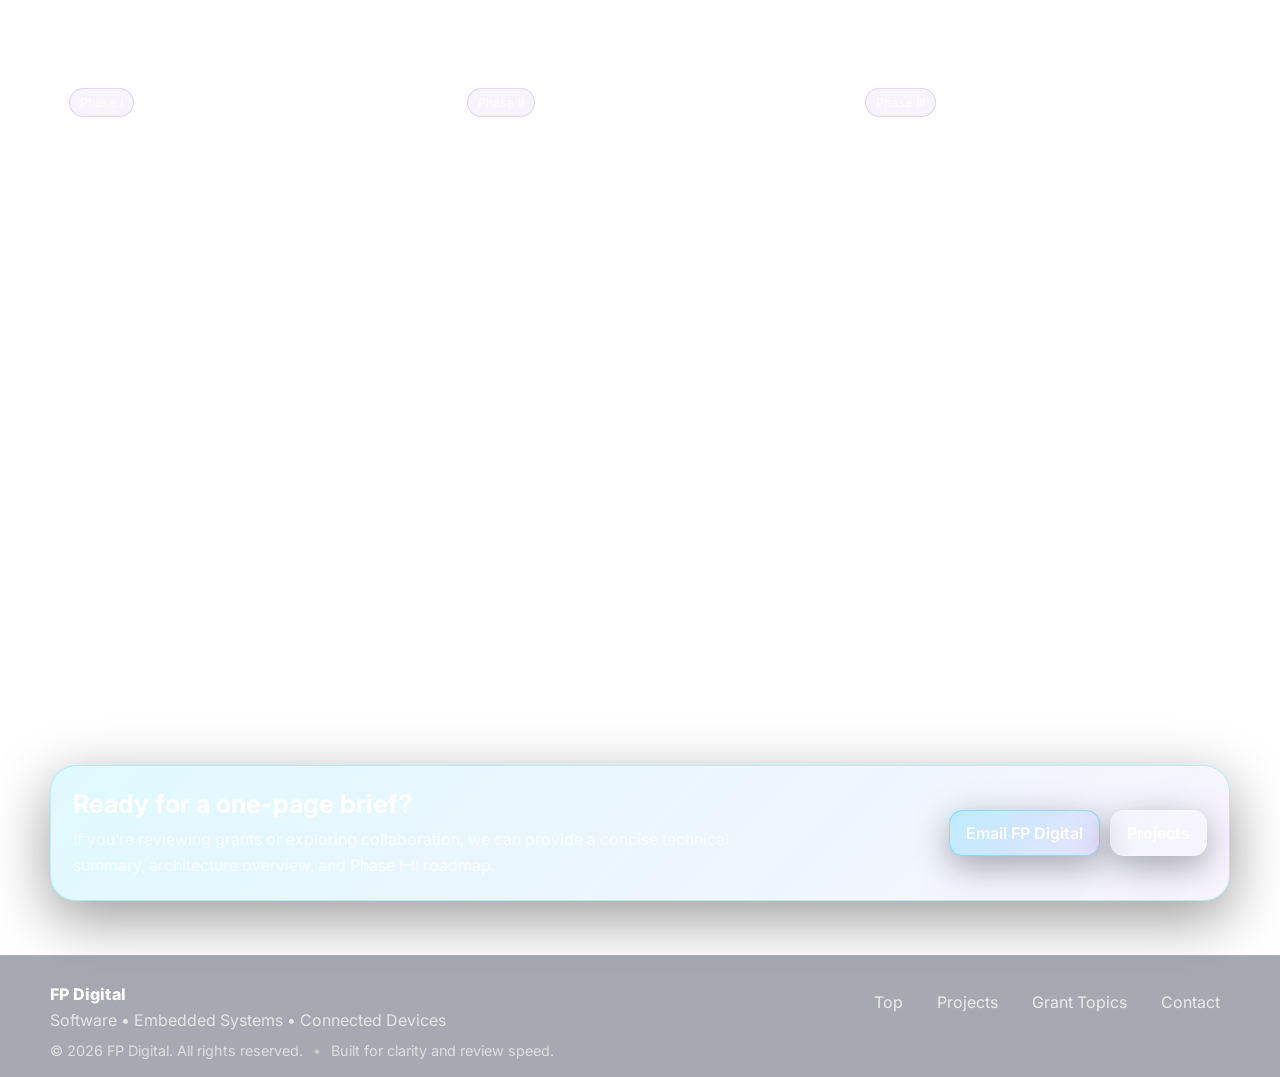
==== commit 59f710d8: "Update website content and styling" ====
--- a/index.html
+++ b/index.html
@@ -8,7 +8,10 @@
   <link rel="preconnect" href="https://fonts.googleapis.com">
   <link rel="preconnect" href="https://fonts.gstatic.com" crossorigin>
   <link href="https://fonts.googleapis.com/css2?family=Inter:wght@300;400;500;600;700&display=swap" rel="stylesheet">
-
+  <link rel="icon" href="/favicon.ico?v=2" sizes="any">
+  <link rel="shortcut icon" href="/favicon.ico?v=2">
+  <link rel="icon" type="image/png" sizes="32x32" href="/favicon-32.png?v=2">
+  <link rel="icon" type="image/png" sizes="16x16" href="/favicon-16.png?v=2">
   <link rel="stylesheet" href="/styles.css" />
   <base href="/" />
 </head>
@@ -17,7 +20,7 @@
   <!-- Video Background (keep your file) -->
   <div class="video-bg" aria-hidden="true">
     <video autoplay muted loop playsinline preload="metadata" class="bg-video">
-      <source src="/bckgupdate.mp4" type="video/mp4">
+      <source src="/fp-digital-tech-loop.mp4" type="video/mp4">
     </video>
     <div class="video-overlay"></div>
   </div>
@@ -34,7 +37,8 @@
       </a>
 
       <nav class="nav">
-        <a href="#projects">Projects</a>
+        <a href="projects.html">Projects</a>
+
         <a href="#topics">Grant Topics</a>
         <a href="#capabilities">Capabilities</a>
         <a href="#about">About</a>
@@ -528,5 +532,33 @@
       });
     }));
   </script>
+  
+  <div class="social-banner" aria-label="FP Digital social links">
+  <a class="soc github" href="https://github.com/FpTechTeam" target="_blank" rel="noopener" aria-label="GitHub">
+    <svg viewBox="0 0 24 24" class="social-icon" aria-hidden="true">
+      <path d="M12 .5A12 12 0 0 0 0 12.8c0 5.6 3.7 10.3 8.9 12 0-.9-.1-3.1-.1-5.6-3.6.8-4.4-1.8-4.4-1.8a3.6 3.6 0 0 0-1.5-2c-1.3-.9.1-.9.1-.9a2.9 2.9 0 0 1 2.1 1.5 2.9 2.9 0 0 0 4 .9 2.9 2.9 0 0 1 .9-1.8c-2.9-.3-6-1.5-6-6.5a5 5 0 0 1 1.3-3.4 4.6 4.6 0 0 1 .1-3.3s1.1-.4 3.6 1.3a12.3 12.3 0 0 1 6.6 0c2.5-1.7 3.6-1.3 3.6-1.3a4.6 4.6 0 0 1 .1 3.3 5 5 0 0 1 1.3 3.4c0 5-3.1 6.2-6 6.5a3.2 3.2 0 0 1 .9 2.5c0 1.8 0 3.9-.1 4.4 5.2-1.7 8.9-6.4 8.9-12A12 12 0 0 0 12 .5Z"/>
+    </svg>
+  </a>
+
+  <a class="soc linkedin" href="https://www.linkedin.com/" target="_blank" rel="noopener" aria-label="LinkedIn">
+    <svg viewBox="0 0 24 24" class="social-icon" aria-hidden="true">
+      <path d="M6.94 6.5A2.44 2.44 0 1 1 2.06 6.5a2.44 2.44 0 0 1 4.88 0ZM3.1 8.98h3.7V21H3.1ZM9.34 8.98h3.55v1.64h.05a3.89 3.89 0 0 1 3.5-1.92c3.75 0 4.44 2.46 4.44 5.66V21h-3.7v-5.49c0-1.31-.02-3-1.82-3-1.83 0-2.11 1.43-2.11 2.9V21h-3.7Z"/>
+    </svg>
+  </a>
+
+  <a class="soc x" href="https://twitter.com/" target="_blank" rel="noopener" aria-label="X">
+    <svg viewBox="0 0 24 24" class="social-icon" aria-hidden="true">
+      <path d="M18.9 2H22l-7.2 8.2L23.5 22h-6.7l-5.2-6.9L5.6 22H2.5l7.7-8.8L.5 2h6.8l4.7 6.3Z"/>
+    </svg>
+  </a>
+
+  <a class="soc youtube" href="https://youtube.com/" target="_blank" rel="noopener" aria-label="YouTube">
+    <svg viewBox="0 0 24 24" class="social-icon" aria-hidden="true">
+      <path d="M23.5 6.2a3 3 0 0 0-2.1-2.1C19.5 3.5 12 3.5 12 3.5s-7.5 0-9.4.6A3 3 0 0 0 .5 6.2 31.7 31.7 0 0 0 0 12a31.7 31.7 0 0 0 .5 5.8 3 3 0 0 0 2.1 2.1c1.9.6 9.4.6 9.4.6s7.5 0 9.4-.6a3 3 0 0 0 2.1-2.1A31.7 31.7 0 0 0 24 12a31.7 31.7 0 0 0-.5-5.8ZM9.6 15.5V8.5L15.8 12Z"/>
+    </svg>
+  </a>
+</div>
+
+
 </body>
 </html>
--- a/styles.css
+++ b/styles.css
@@ -520,3 +520,88 @@
   .bg-video{ display:none; }
   .video-bg{ background: radial-gradient(circle at top, #041a3d, #020b1a); }
 }
+/* Icon uses currentColor so per-platform colors work */
+.social-icon{
+  width: 18px;
+  height: 18px;
+  fill: currentColor;
+}
+
+/* Platform colors */
+.social-banner .soc.github{ color: #E6EDF3; }    /* GitHub (light) */
+.social-banner .soc.linkedin{ color: #0A66C2; }  /* LinkedIn blue */
+.social-banner .soc.x{ color: #D7D7D7; }         /* X neutral */
+.social-banner .soc.youtube{ color: #FF0000; }   /* YouTube red */
+
+/* Optional: nicer hover glow per platform */
+.social-banner .soc.github:hover{ box-shadow: 0 0 14px rgba(230,237,243,0.25); }
+.social-banner .soc.linkedin:hover{ box-shadow: 0 0 14px rgba(10,102,194,0.35); }
+.social-banner .soc.x:hover{ box-shadow: 0 0 14px rgba(215,215,215,0.25); }
+.social-banner .soc.youtube:hover{ box-shadow: 0 0 14px rgba(255,0,0,0.30); }
+
+/* ===== Social banner (platform colors) ===== */
+.social-banner{
+  position: fixed;
+  right: 18px;
+  top: 50%;
+  transform: translateY(-50%);
+  display: flex;
+  flex-direction: column;
+  gap: 10px;
+  z-index: 9999;
+
+  padding: 8px 6px;
+  border-radius: 14px;
+  background: rgba(0,0,0,0.28);
+  backdrop-filter: blur(8px);
+  border: 1px solid rgba(255,255,255,0.12);
+  box-shadow: 0 10px 28px rgba(0,0,0,0.25);
+}
+
+.social-banner a{
+  width: 36px;
+  height: 36px;
+  border-radius: 10px;
+  display: grid;
+  place-items: center;
+
+  /* IMPORTANT: do NOT force white here */
+  background: rgba(255,255,255,0.05);
+  transition: transform 160ms ease, background 160ms ease, box-shadow 160ms ease;
+}
+
+.social-banner a:hover{
+  transform: translateX(-2px);
+}
+
+/* IMPORTANT: icon uses currentColor so each platform can color it */
+.social-icon{
+  width: 18px;
+  height: 18px;
+  display: block;
+  fill: currentColor;
+}
+
+/* Platform colors */
+.social-banner .soc.github   { color: #E6EDF3; }   /* GitHub */
+.social-banner .soc.linkedin { color: #0A66C2; }   /* LinkedIn */
+.social-banner .soc.x        { color: #D7D7D7; }   /* X */
+.social-banner .soc.youtube  { color: #FF0000; }   /* YouTube */
+
+/* Platform hover glow */
+.social-banner .soc.github:hover   { box-shadow: 0 0 14px rgba(230,237,243,0.22); background: rgba(230,237,243,0.08); }
+.social-banner .soc.linkedin:hover { box-shadow: 0 0 14px rgba(10,102,194,0.35);  background: rgba(10,102,194,0.14); }
+.social-banner .soc.x:hover        { box-shadow: 0 0 14px rgba(215,215,215,0.22); background: rgba(215,215,215,0.08); }
+.social-banner .soc.youtube:hover  { box-shadow: 0 0 14px rgba(255,0,0,0.30);     background: rgba(255,0,0,0.12); }
+
+/* Mobile: bottom center */
+@media (max-width: 720px){
+  .social-banner{
+    flex-direction: row;
+    top: auto;
+    bottom: 12px;
+    right: 50%;
+    transform: translateX(50%);
+    padding: 6px 8px;
+  }
+}
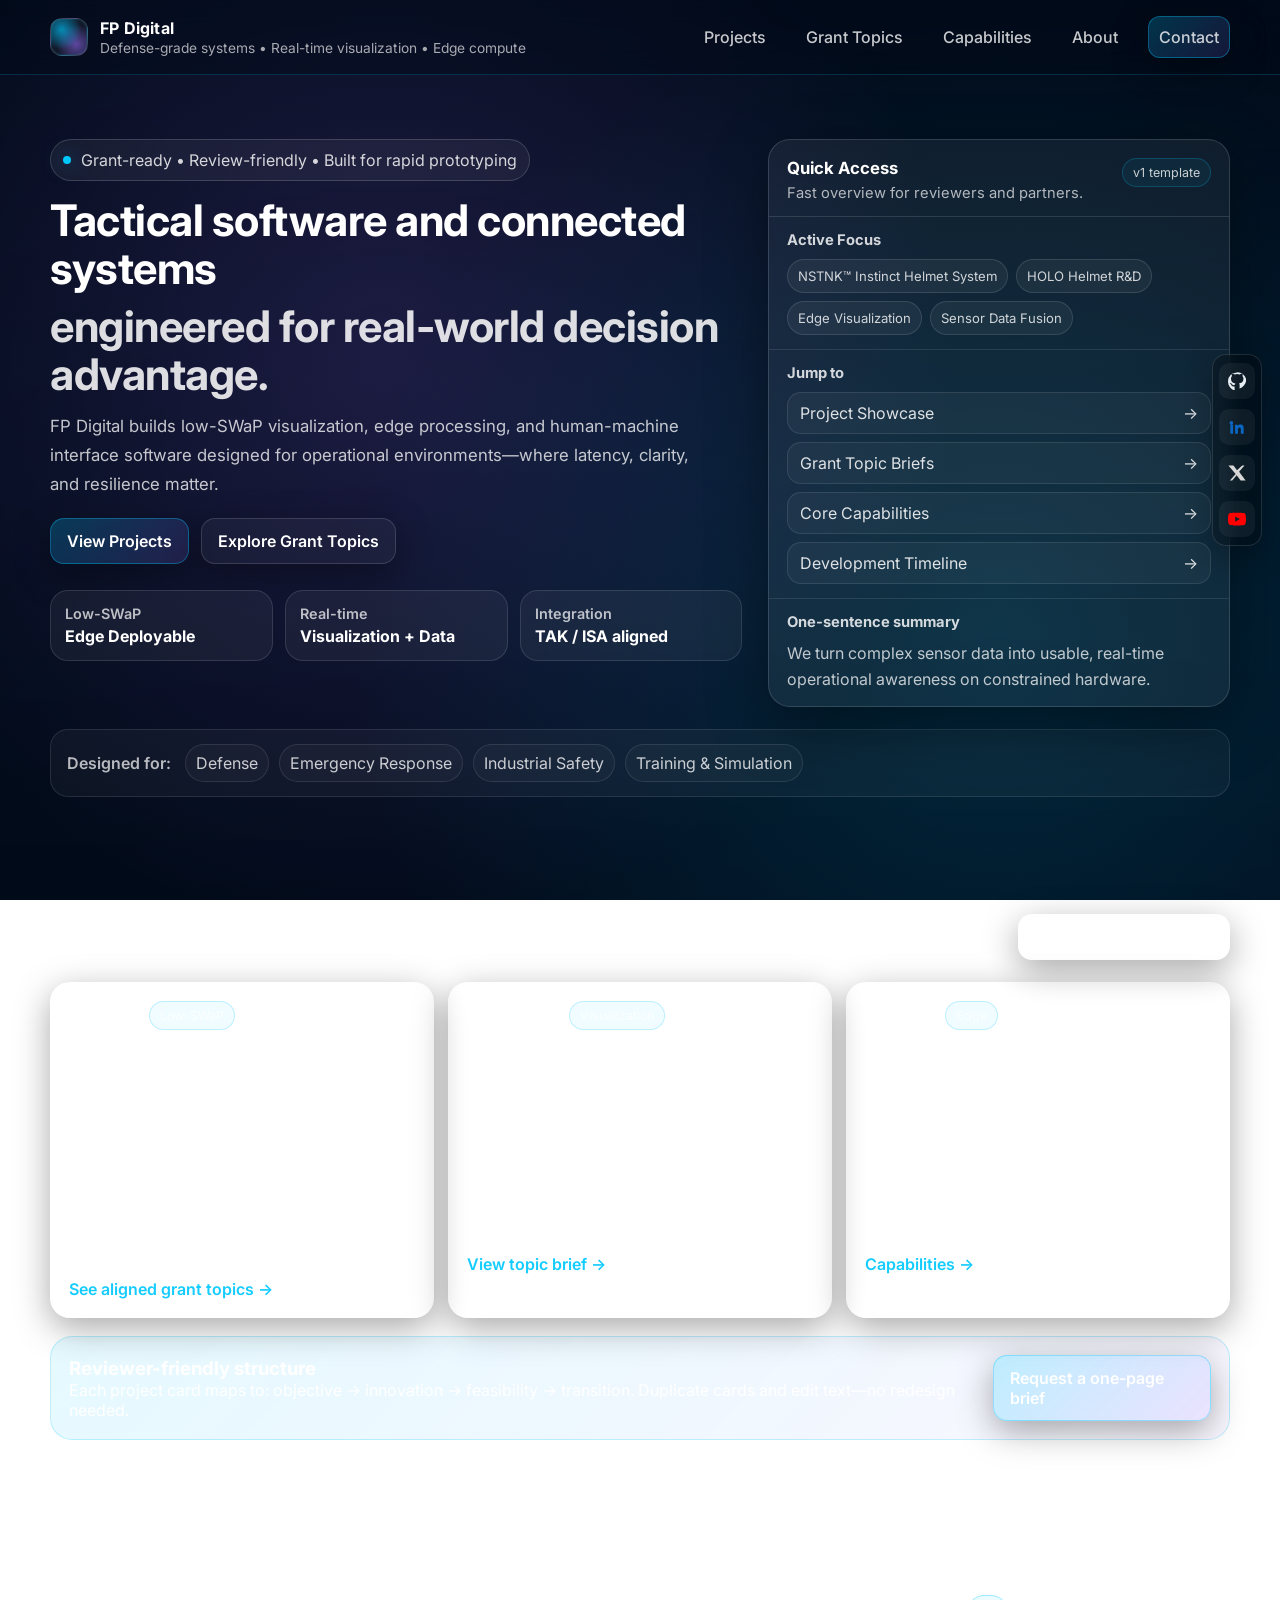
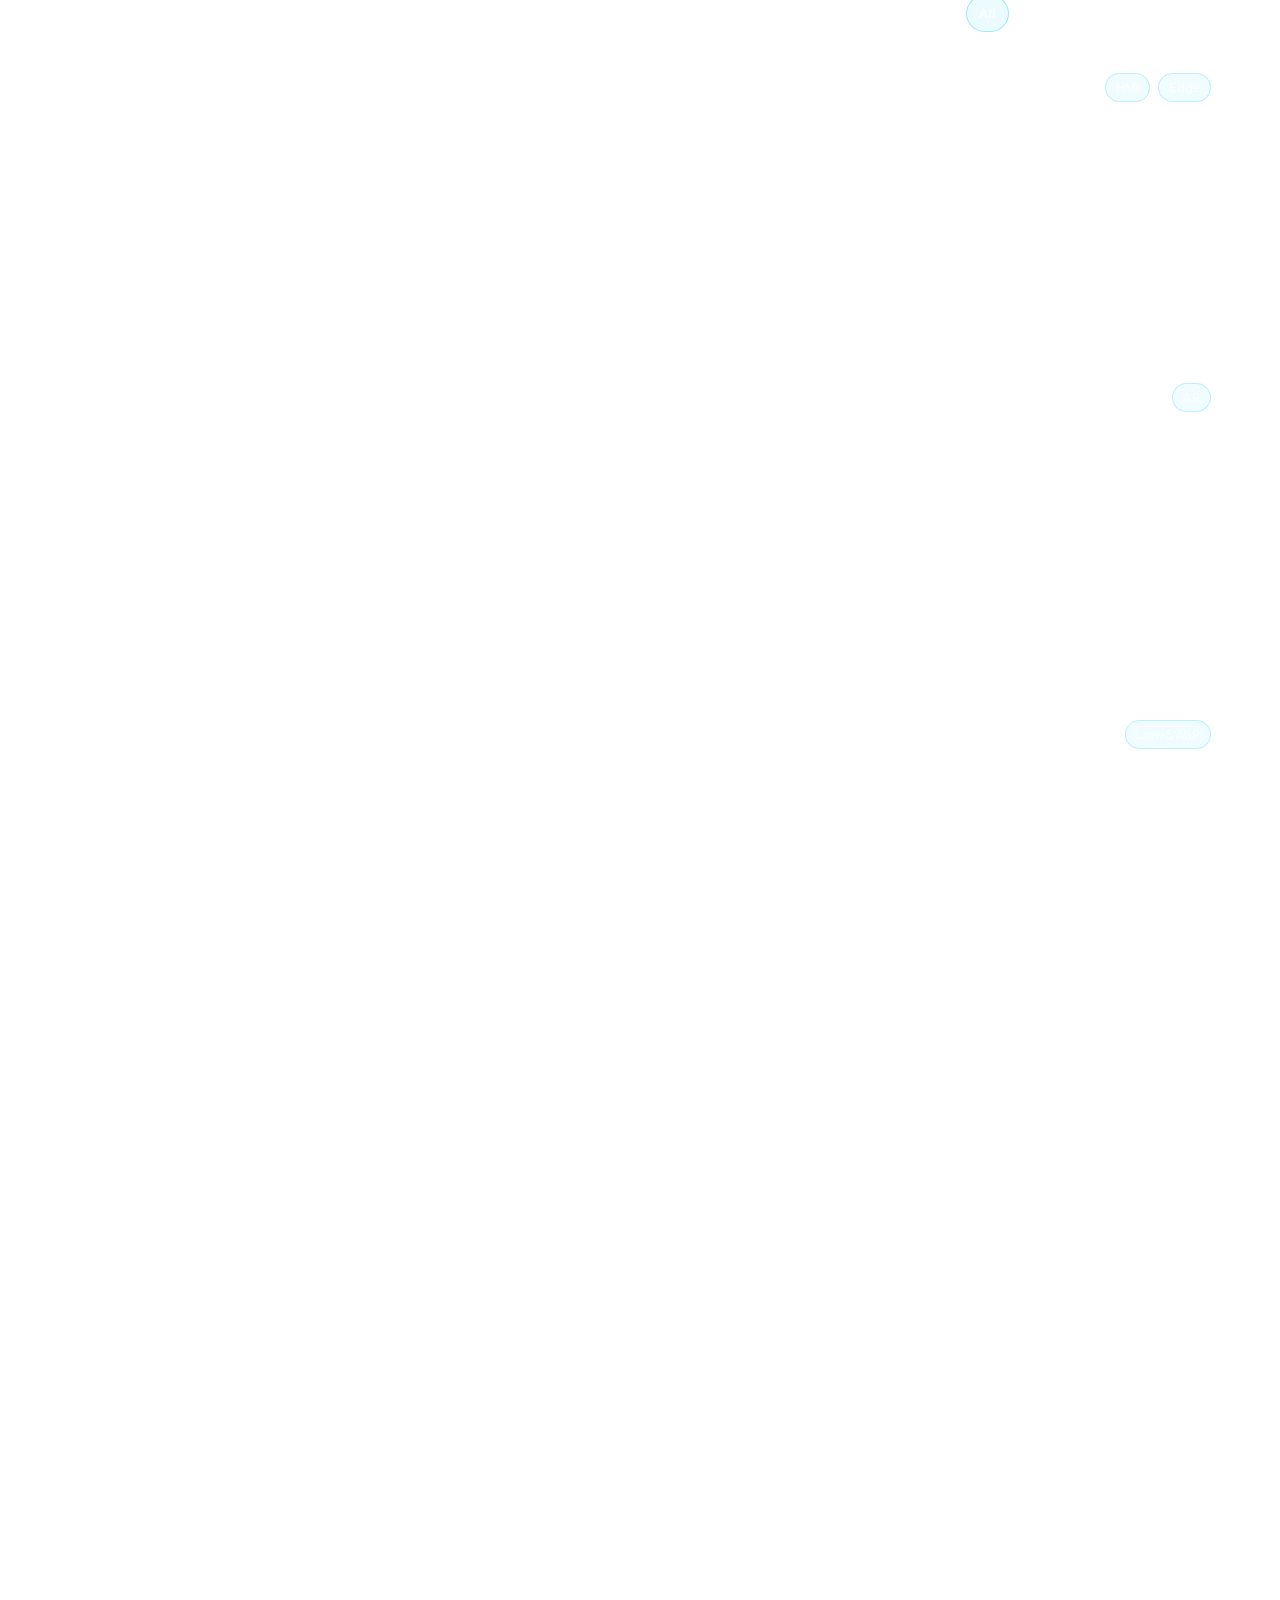
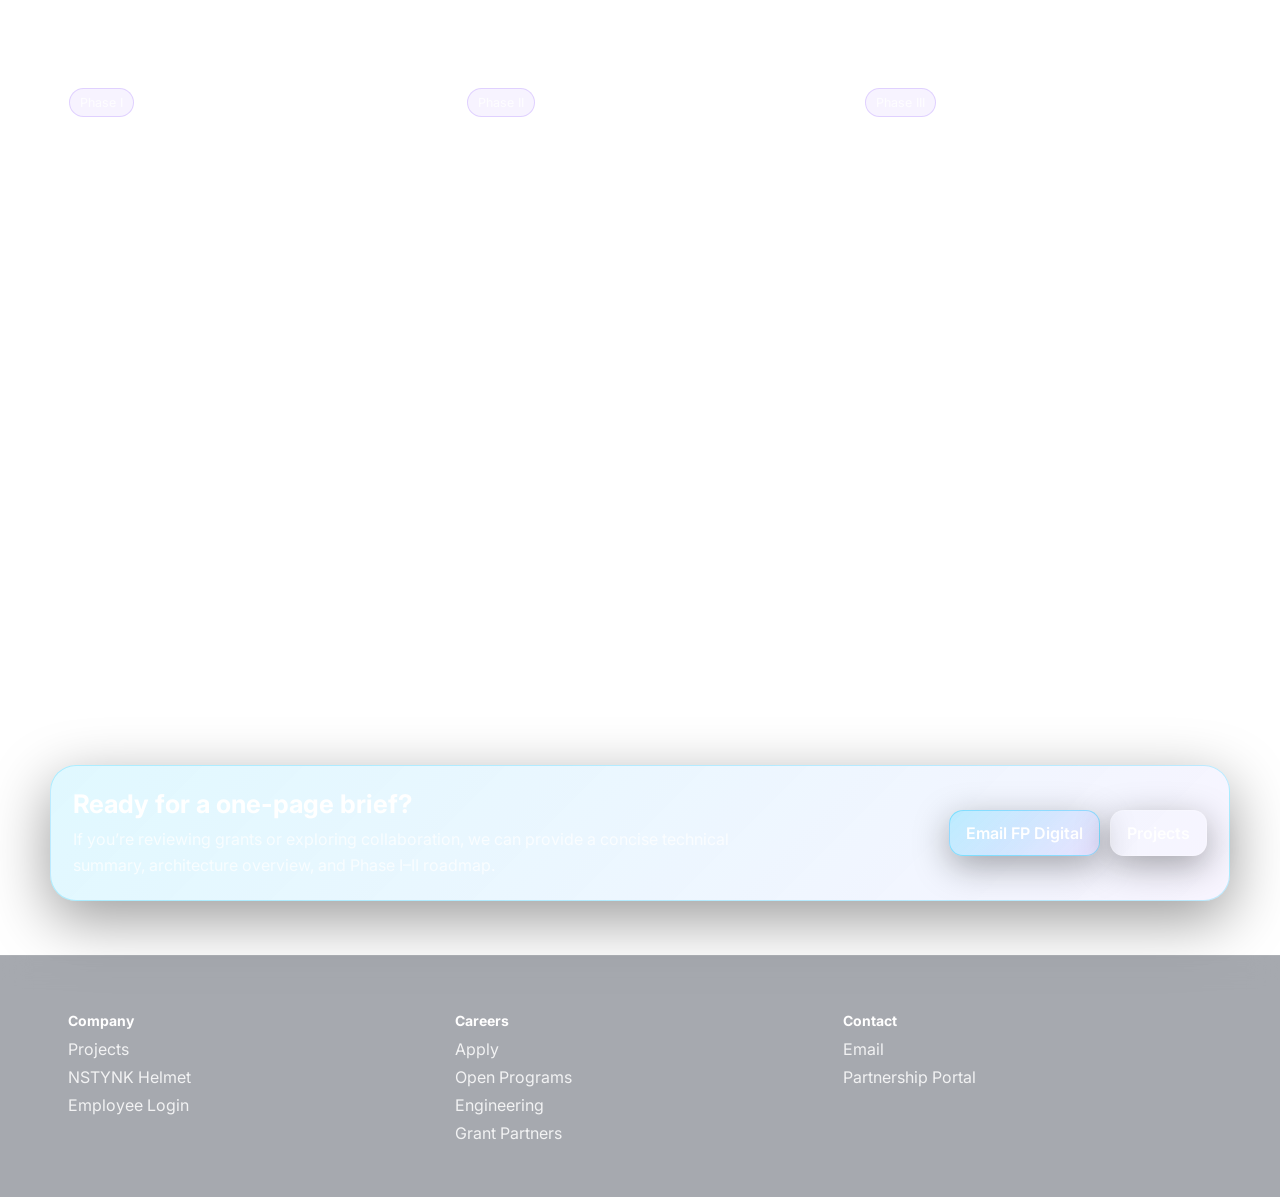
==== commit 73f24c7a: "feat: Add NSTYNK Program application page with multi-step form and autosave functionality - Created " ====
--- a/index.html
+++ b/index.html
@@ -489,23 +489,29 @@
   </main>
 
   <footer class="footer">
-    <div class="container footer-inner">
-      <div class="footer-left">
-        <div class="footer-brand">FP Digital</div>
-        <div class="footer-sub">Software • Embedded Systems • Connected Devices</div>
-      </div>
-      <div class="footer-right">
-        <a href="#home">Top</a>
-        <a href="#projects">Projects</a>
-        <a href="#topics">Grant Topics</a>
-        <a href="#contact">Contact</a>
-      </div>
-    </div>
-    <div class="container footer-bottom">
-      <span>© 2026 FP Digital. All rights reserved.</span>
-      <span class="sep">•</span>
-      <span>Built for clarity and review speed.</span>
-    </div>
+    <div class="footer-grid">
+  <div class="footer-col">
+    <h4>Company</h4>
+    <a href="projects.html">Projects</a>
+    <a href="helmet.html">NSTYNK Helmet</a>
+    <a href="/admin.html">Employee Login</a>
+  </div>
+
+  <div class="footer-col">
+    <h4>Careers</h4>
+    <a href="apply.html">Apply</a>
+    <a href="apply.html#application">Open Programs</a>
+    <a href="apply.html?type=Engineering%20/%20Technical%20Collaboration">Engineering</a>
+    <a href="apply.html?type=Research%20/%20Grant%20Partner">Grant Partners</a>
+  </div>
+
+
+  <div class="footer-col">
+    <h4>Contact</h4>
+    <a href="mailto:YOUR_EMAIL@DOMAIN.com">Email</a>
+    <a href="apply.html">Partnership Portal</a>
+  </div>
+</div>
   </footer>
 
   <script>
--- a/styles.css
+++ b/styles.css
@@ -605,3 +605,33 @@
     padding: 6px 8px;
   }
 }
+
+.footer-grid{
+  max-width: 1180px;
+  margin: 0 auto;
+  padding: 28px 18px;
+  display: grid;
+  grid-template-columns: repeat(3, minmax(0, 1fr));
+  gap: 18px;
+}
+
+.footer-col h4{
+  margin: 0 0 10px;
+  font-size: 14px;
+}
+
+.footer-col a{
+  display: block;
+  text-decoration: none;
+  margin: 8px 0;
+  opacity: 0.85;
+}
+
+.footer-col a:hover{
+  opacity: 1;
+  text-decoration: underline;
+}
+
+@media (max-width: 900px){
+  .footer-grid{ grid-template-columns: 1fr; }
+}
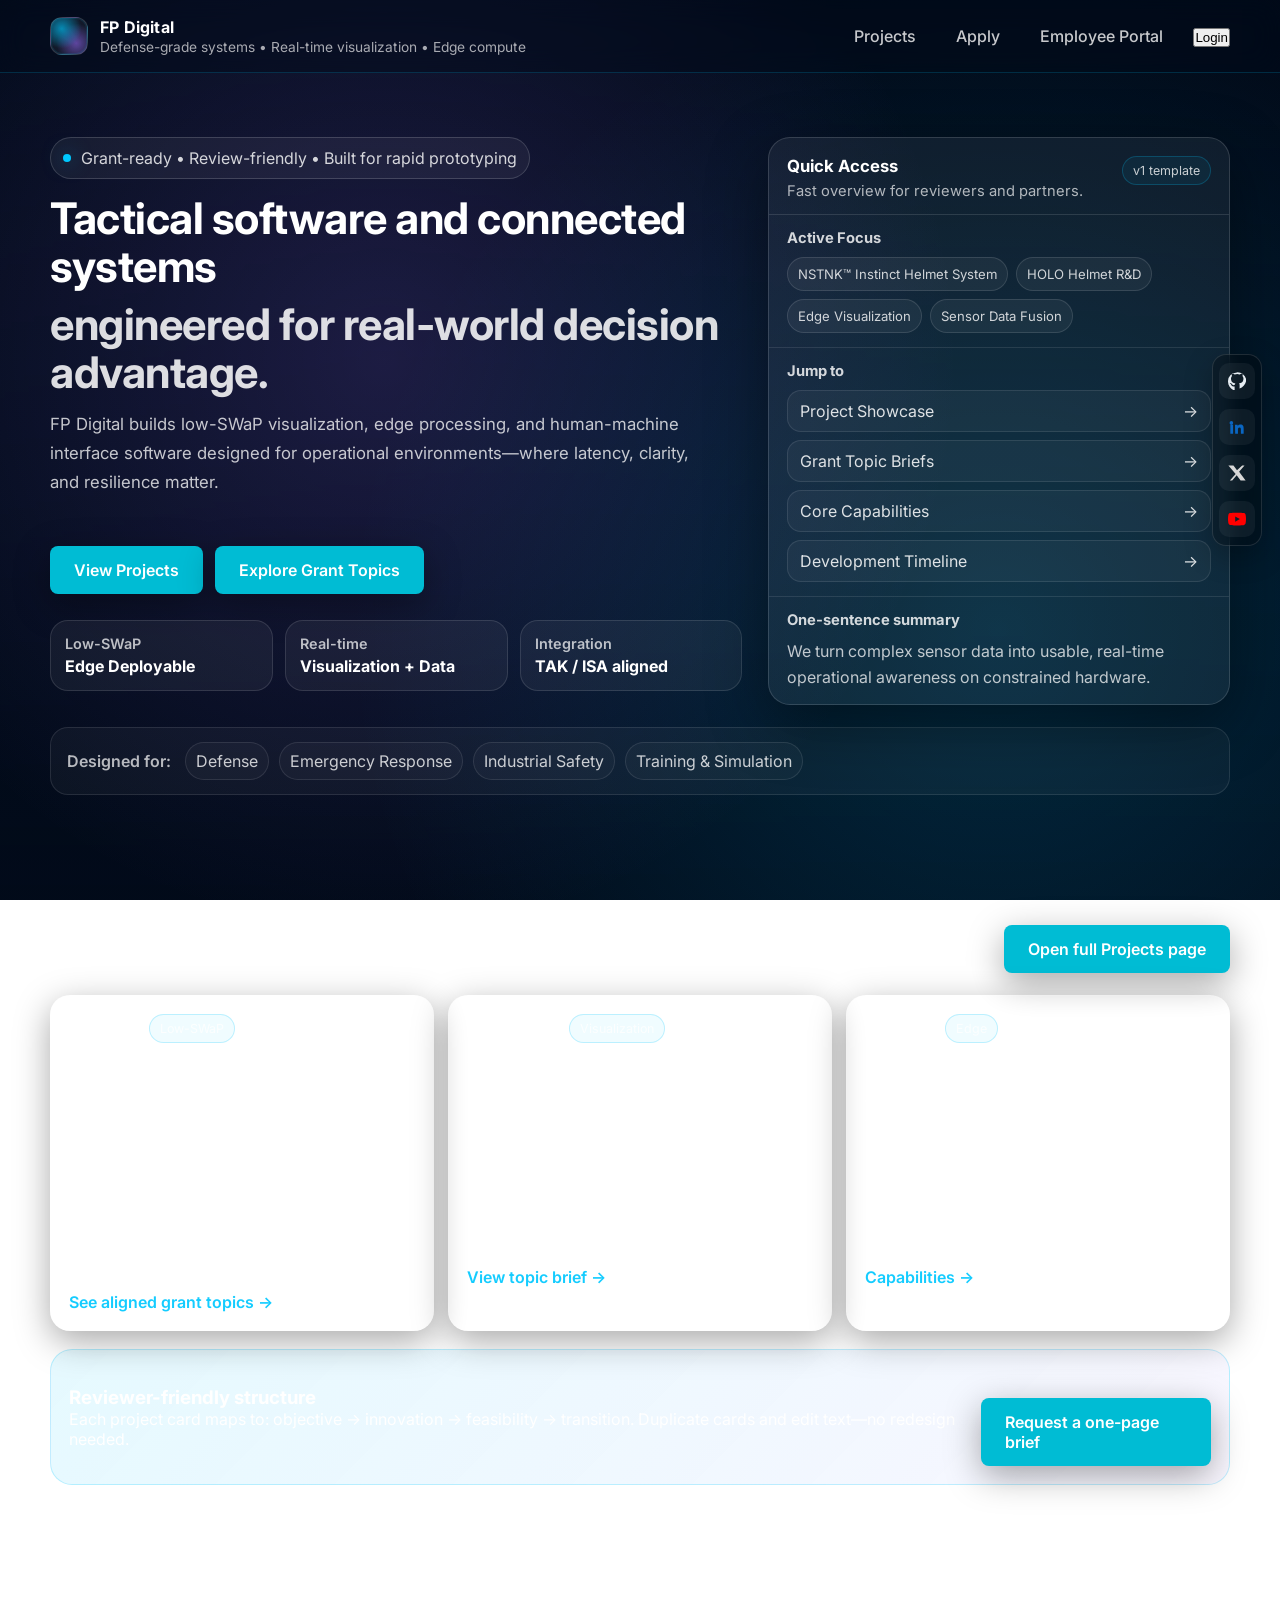
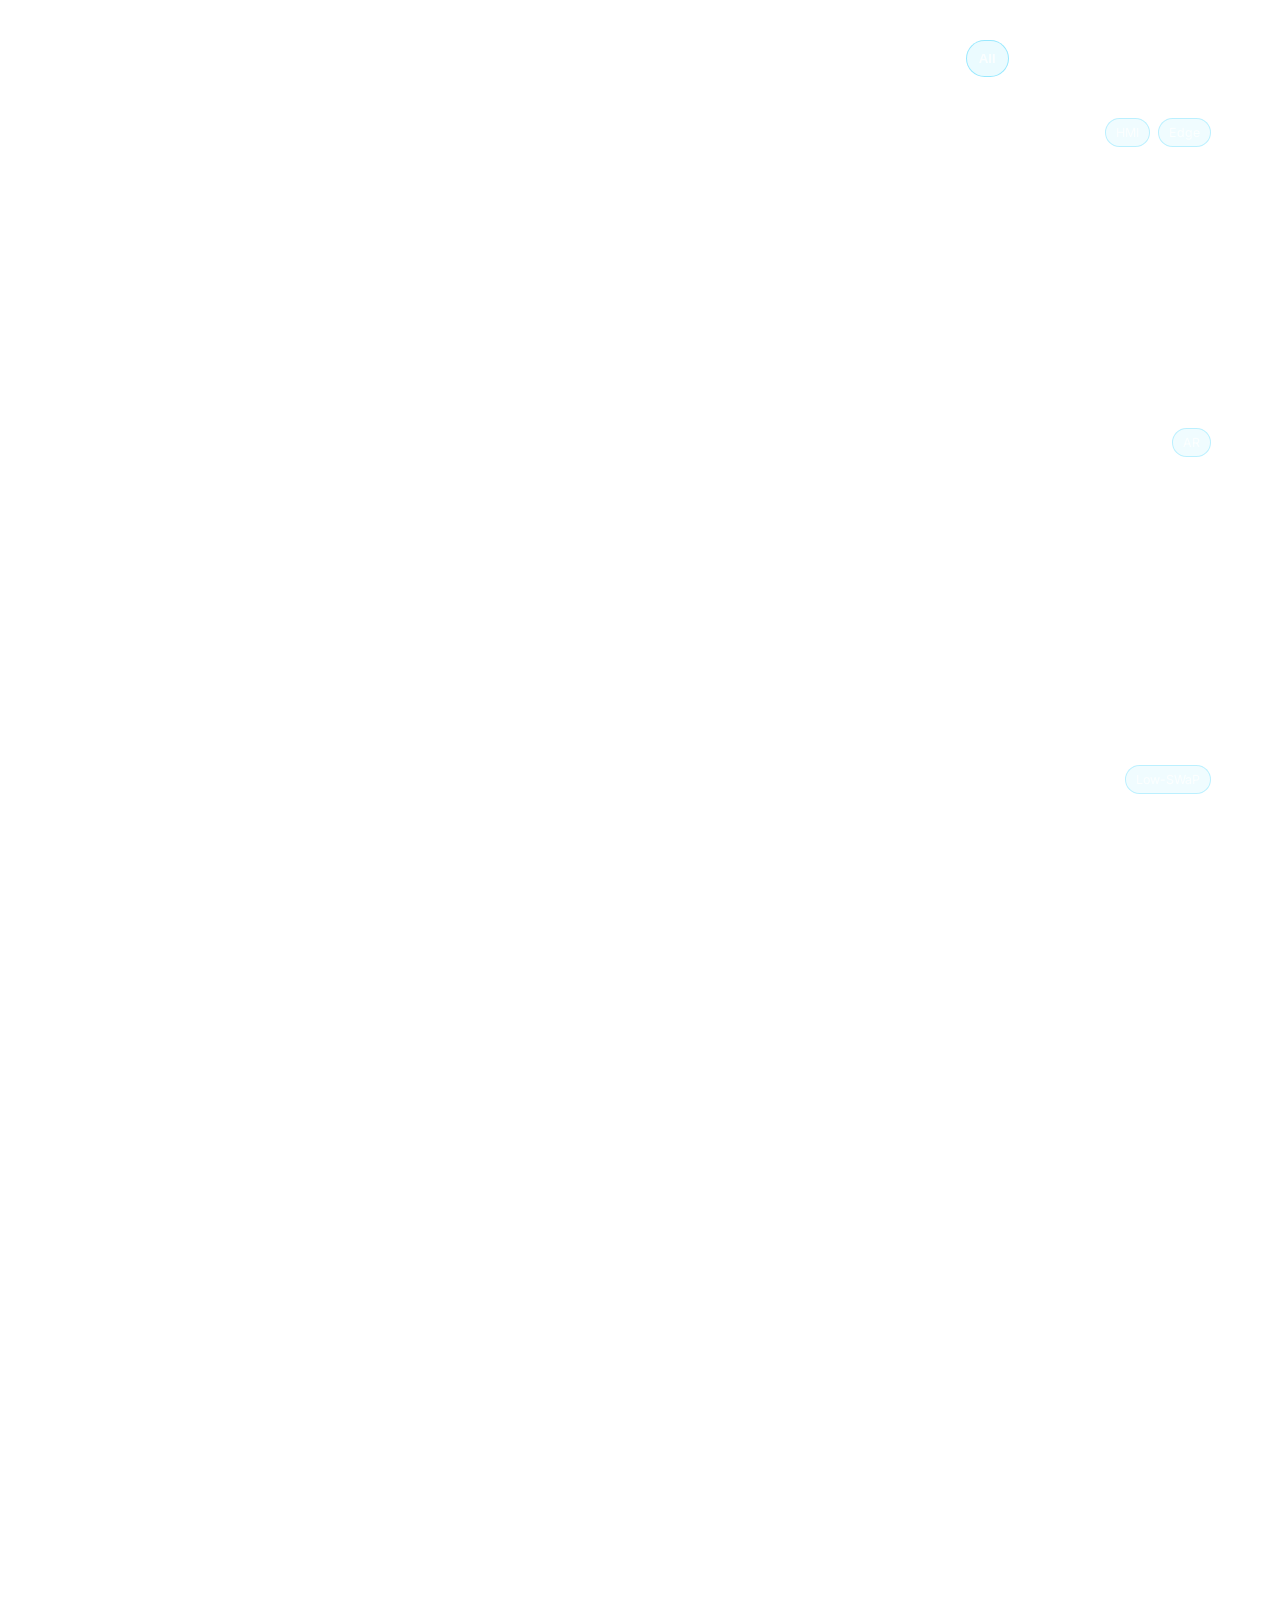
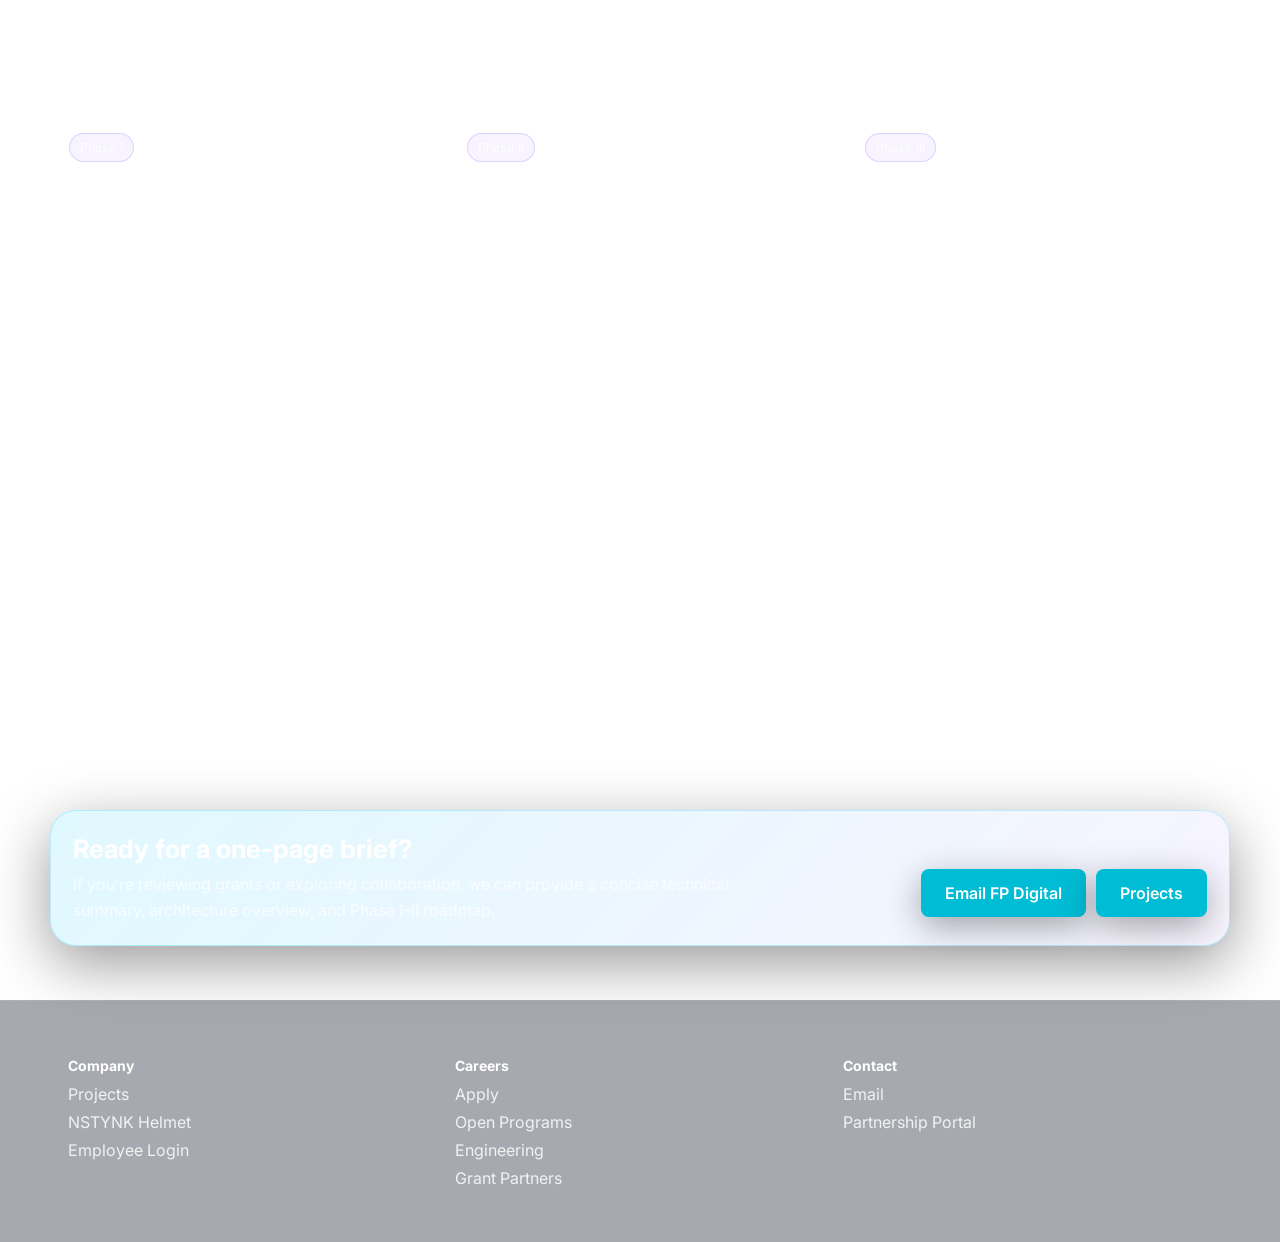
==== commit 226d0603: "Add BIMI logo" ====
--- a/index.html
+++ b/index.html
@@ -38,16 +38,20 @@
 
       <nav class="nav">
         <a href="projects.html">Projects</a>
-
-        <a href="#topics">Grant Topics</a>
-        <a href="#capabilities">Capabilities</a>
-        <a href="#about">About</a>
-        <a href="#contact" class="btn btn-primary">Contact</a>
+        <a href="apply.html">Apply</a>
+        <a href="employee.html">Employee Portal</a>
+        <div class="auth-buttons">
+          <button id="loginBtn" class="nav-btn">Login</button>
+          <button id="logoutBtn" class="nav-btn" style="display:none;">Logout</button>
+        </div>
       </nav>
 
       <button class="nav-toggle" aria-label="Open menu" aria-expanded="false">☰</button>
     </div>
   </header>
+
+  <script src="https://identity.netlify.com/v1/netlify-identity-widget.js"></script>
+  <script src="auth.js"></script>
 
   <!-- HERO -->
   <main>
@@ -494,7 +498,7 @@
     <h4>Company</h4>
     <a href="projects.html">Projects</a>
     <a href="helmet.html">NSTYNK Helmet</a>
-    <a href="/admin.html">Employee Login</a>
+    <a href="/employee.html">Employee Login</a>
   </div>
 
   <div class="footer-col">
--- a/styles.css
+++ b/styles.css
@@ -634,4 +634,50 @@
 
 @media (max-width: 900px){
   .footer-grid{ grid-template-columns: 1fr; }
+}
+.form-section {
+  max-width: 900px;
+  margin: auto;
+  padding: 60px 20px;
+}
+
+form h2 {
+  margin-top: 40px;
+  font-size: 1.4rem;
+  border-bottom: 2px solid #00bcd4;
+  padding-bottom: 6px;
+}
+
+label {
+  display: block;
+  margin-top: 18px;
+  font-weight: 600;
+}
+
+input, select, textarea {
+  width: 100%;
+  padding: 12px;
+  margin-top: 6px;
+  border-radius: 6px;
+  border: 1px solid #ccc;
+  font-size: 15px;
+}
+
+textarea {
+  resize: vertical;
+}
+
+.btn {
+  margin-top: 30px;
+  background: #00bcd4;
+  color: white;
+  border: none;
+  padding: 14px 24px;
+  border-radius: 8px;
+  cursor: pointer;
+  font-weight: 600;
+}
+
+.btn:hover {
+  background: #0097a7;
 }
